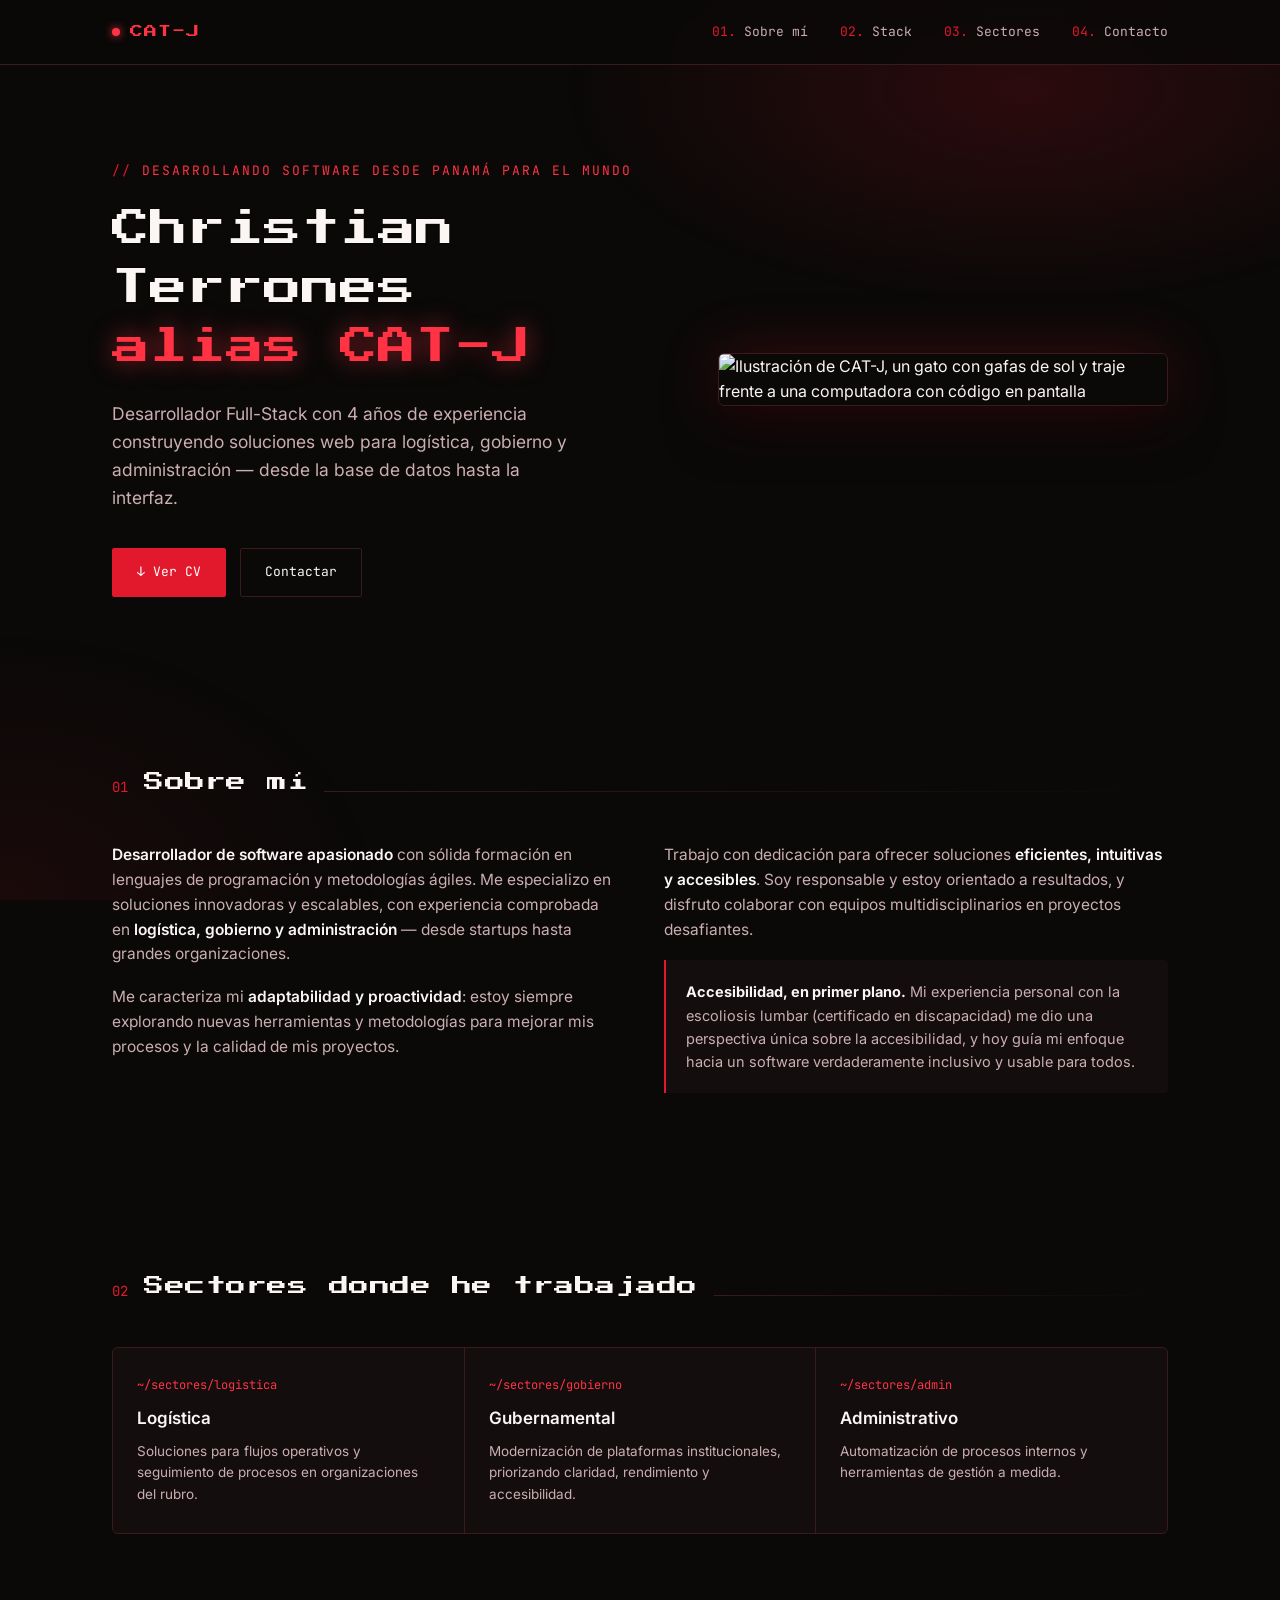
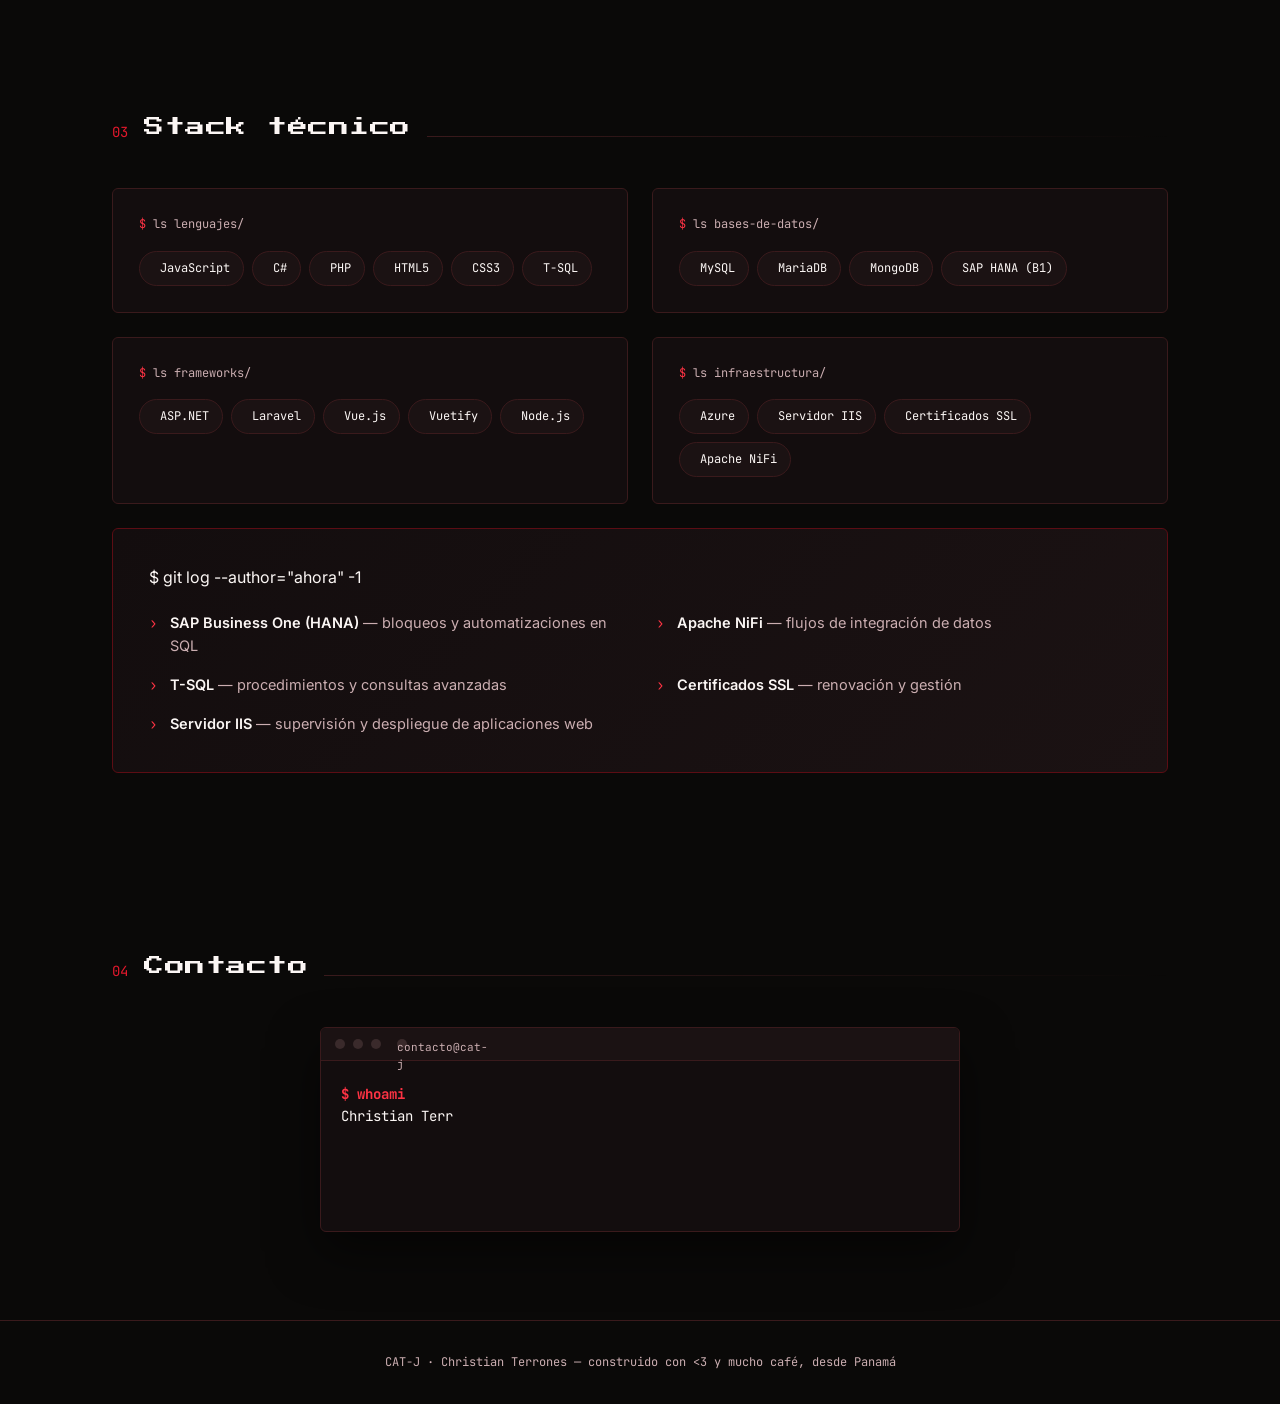
==== index.html @ 221dcb42 "Update experience years and add icons in index.html" ====
<!DOCTYPE html>
<html lang="es">
<head>
<meta charset="UTF-8">
<meta name="viewport" content="width=device-width, initial-scale=1.0">
<title>CAT-J — Christian Terrones · Full-Stack Developer</title>
<link rel="preconnect" href="https://fonts.googleapis.com">
<link rel="preconnect" href="https://fonts.gstatic.com" crossorigin>
<link href="https://fonts.googleapis.com/css2?family=Press+Start+2P&family=JetBrains+Mono:wght@400;500;700&family=Inter:wght@400;500;600&display=swap" rel="stylesheet">
<link rel="stylesheet" href="https://cdn.jsdelivr.net/npm/@mdi/font@7.4.47/css/materialdesignicons.min.css">
<link rel="stylesheet" href="https://cdn.jsdelivr.net/npm/@mdi/font@7.4.47/css/materialdesignicons.min.css">
<style>
  :root{
    --bg:#0a0908;
    --bg-panel:#130d0e;
    --bg-panel-2:#1b1213;
    --red:#e2182c;
    --red-bright:#ff3344;
    --red-deep:#5c0d14;
    --line:#3a1a1c;
    --text:#fbf6f4;
    --text-muted:#cbaeb1;
    --mono:'JetBrains Mono', monospace;
    --display:'Press Start 2P', 'JetBrains Mono', monospace;
    --body:'Inter', sans-serif;
  }

  *{box-sizing:border-box; margin:0; padding:0;}

  html{scroll-behavior:smooth;}

  body{
    background:var(--bg);
    color:var(--text);
    font-family:var(--body);
    line-height:1.6;
    overflow-x:hidden;
  }

  ::selection{background:var(--red); color:#fff;}

  a{color:inherit; text-decoration:none;}

  .glow-field{
    position:fixed;
    inset:0;
    z-index:-1;
    background:
      radial-gradient(ellipse 60% 40% at 80% 10%, rgba(226,24,44,0.16), transparent 60%),
      radial-gradient(ellipse 50% 50% at 0% 100%, rgba(226,24,44,0.08), transparent 60%);
    pointer-events:none;
  }

  .container{
    max-width:1120px;
    margin:0 auto;
    padding:0 32px;
  }

  /* NAV */
  nav{
    position:sticky;
    top:0;
    z-index:50;
    background:rgba(10,9,8,0.82);
    backdrop-filter:blur(10px);
    border-bottom:1px solid var(--line);
  }
  nav .container{
    display:flex;
    align-items:center;
    justify-content:space-between;
    height:64px;
  }
  .logo{
    font-family:var(--display);
    font-size:13px;
    letter-spacing:1px;
    color:var(--red-bright);
    display:flex;
    align-items:center;
    gap:10px;
  }
  .logo .dot{
    width:8px; height:8px; border-radius:50%;
    background:var(--red-bright);
    box-shadow:0 0 8px var(--red-bright);
  }
  .navlinks{
    display:flex;
    gap:32px;
    font-family:var(--mono);
    font-size:13px;
    color:var(--text-muted);
  }
  .navlinks a{transition:color .2s;}
  .navlinks a:hover{color:var(--red-bright);}
  .navlinks .num{color:var(--red);}

  /* HERO */
  .hero{
    padding:96px 0 80px;
    position:relative;
  }
  .hero-grid{
    display:grid;
    grid-template-columns:1.1fr 0.9fr;
    gap:56px;
    align-items:center;
  }
  .eyebrow{
    font-family:var(--mono);
    font-size:13px;
    color:var(--red-bright);
    letter-spacing:2px;
    text-transform:uppercase;
    margin-bottom:18px;
    display:flex;
    align-items:center;
    gap:10px;
  }
  .eyebrow::before{content:'//';color:var(--red);}
  h1.hero-title{
    font-family:var(--display);
    font-weight:400;
    font-size:clamp(22px, 3.6vw, 38px);
    line-height:1.55;
    letter-spacing:0px;
    margin-bottom:24px;
    text-shadow:0 0 2px rgba(0,0,0,0.9);
  }
  h1.hero-title span{
    color:var(--red-bright);
    text-shadow:0 0 24px rgba(255,51,68,0.6), 0 0 2px rgba(0,0,0,0.9);
  }
  .hero-sub{
    font-size:17.5px;
    color:var(--text-muted);
    max-width:460px;
    margin-bottom:36px;
  }
  .cta-row{display:flex; gap:14px; flex-wrap:wrap;}
  .btn{
    font-family:var(--mono);
    font-size:13px;
    padding:13px 24px;
    border-radius:2px;
    border:1px solid var(--line);
    transition:all .2s ease;
    display:inline-flex;
    align-items:center;
    gap:8px;
  }
  .btn-primary{
    background:var(--red);
    border-color:var(--red);
    color:#fff;
  }
  .btn-primary:hover{
    background:var(--red-bright);
    box-shadow:0 0 24px rgba(255,51,68,0.4);
    transform:translateY(-1px);
  }
  .btn-ghost{color:var(--text);}
  .btn-ghost:hover{border-color:var(--red); color:var(--red-bright);}

  .hero-art{
    position:relative;
  }
  .hero-art img{
    width:100%;
    border-radius:6px;
    border:1px solid var(--line);
    box-shadow:0 0 60px rgba(226,24,44,0.22), 0 20px 50px rgba(0,0,0,0.6);
    display:block;
  }

  /* TERMINAL */
  .terminal{
    background:var(--bg-panel);
    border:1px solid var(--line);
    border-radius:6px;
    overflow:hidden;
    box-shadow:0 20px 50px rgba(0,0,0,0.5);
  }
  .terminal-bar{
    display:flex;
    align-items:center;
    gap:8px;
    padding:11px 14px;
    background:var(--bg-panel-2);
    border-bottom:1px solid var(--line);
  }
  .terminal-bar span{
    width:10px; height:10px; border-radius:50%;
    background:#3a2a2b;
  }
  .terminal-bar .label{
    margin-left:8px;
    font-family:var(--mono);
    font-size:11px;
    color:var(--text-muted);
  }
  .terminal-body{
    padding:22px 20px;
    font-family:var(--mono);
    font-size:14px;
    color:var(--text);
    min-height:170px;
  }
  .terminal-body .prompt{color:var(--red-bright); font-weight:700;}
  .terminal-body .comment{color:var(--text-muted);}
  .cursor{
    display:inline-block;
    width:8px; height:15px;
    background:var(--red-bright);
    animation:blink 1s steps(1) infinite;
    vertical-align:middle;
  }
  @keyframes blink{50%{opacity:0;}}

  /* SECTION SHARED */
  section{padding:88px 0;}
  .section-head{
    display:flex;
    align-items:baseline;
    gap:16px;
    margin-bottom:44px;
  }
  .section-num{
    font-family:var(--mono);
    color:var(--red);
    font-size:14px;
  }
  h2{
    font-family:var(--display);
    font-weight:400;
    font-size:clamp(15px, 1.8vw, 20px);
    line-height:1.7;
    letter-spacing:0.5px;
  }
  .rule{
    flex:1;
    height:1px;
    background:linear-gradient(90deg, var(--line), transparent);
  }

  .reveal{
    opacity:0;
    transform:translateY(18px);
    transition:opacity .7s ease, transform .7s ease;
  }
  .reveal.in{opacity:1; transform:none;}

  /* ABOUT */
  .about-grid{
    display:grid;
    grid-template-columns:1fr 1fr;
    gap:48px;
  }
  .about-grid p{
    color:var(--text-muted);
    font-size:15.5px;
    margin-bottom:18px;
  }
  .about-grid p strong{color:var(--text); font-weight:600;}
  .access-note{
    margin-top:8px;
    padding:20px;
    background:var(--bg-panel);
    border-left:2px solid var(--red);
    border-radius:0 4px 4px 0;
    font-size:14.5px;
    color:var(--text-muted);
  }
  .access-note b{color:var(--text);}

  /* SECTORS */
  .sectors{
    display:grid;
    grid-template-columns:repeat(3, 1fr);
    gap:1px;
    background:var(--line);
    border:1px solid var(--line);
    border-radius:6px;
    overflow:hidden;
  }
  .sector{
    background:var(--bg-panel);
    padding:28px 24px;
  }
  .sector .path{
    font-family:var(--mono);
    font-size:12px;
    color:var(--red-bright);
    margin-bottom:10px;
  }
  .sector h3{
    font-family:var(--body);
    font-size:17px;
    font-weight:600;
    margin-bottom:8px;
  }
  .sector p{color:var(--text-muted); font-size:13.5px;}

  /* STACK */
  .stack-grid{
    display:grid;
    grid-template-columns:repeat(2, 1fr);
    gap:24px;
  }
  .stack-card{
    background:var(--bg-panel);
    border:1px solid var(--line);
    border-radius:6px;
    padding:26px;
    transition:border-color .2s;
  }
  .stack-card:hover{border-color:var(--red-deep);}
  .stack-card .cmd{
    font-family:var(--mono);
    font-size:12px;
    color:var(--text-muted);
    margin-bottom:16px;
  }
  .stack-card .cmd .p{color:var(--red-bright);}
  .pill-row{
    display:flex;
    flex-wrap:wrap;
    gap:8px;
  }
  .pill{
    font-family:var(--mono);
    font-size:12px;
    padding:7px 13px;
    border:1px solid var(--line);
    border-radius:20px;
    color:var(--text);
    background:var(--bg-panel-2);
    transition:all .2s;
    display:inline-flex;
    align-items:center;
    gap:7px;
  }
  .pill .mdi{
    font-size:15px;
    color:var(--red-bright);
    transition:color .2s;
  }
  .pill:hover{
    border-color:var(--red);
    color:var(--red-bright);
  }

  /* NOW */
  .now-panel{
    background:linear-gradient(135deg, var(--bg-panel), var(--bg-panel-2));
    border:1px solid var(--red-deep);
    border-radius:6px;
    padding:36px;
  }
  .now-list{
    display:grid;
    grid-template-columns:repeat(2, 1fr);
    gap:16px 32px;
    margin-top:20px;
  }
  .now-item{
    display:flex;
    align-items:flex-start;
    gap:12px;
    font-size:14.5px;
    color:var(--text-muted);
  }
  .now-item .mark{
    color:var(--red-bright);
    font-family:var(--mono);
    flex-shrink:0;
  }
  .now-item b{color:var(--text); font-weight:600;}

  /* CONTACT */
  .contact-terminal{max-width:640px; margin:0 auto;}
  .contact-line{
    display:flex;
    gap:10px;
    padding:6px 0;
    font-family:var(--mono);
    font-size:14px;
    flex-wrap:wrap;
  }
  .contact-line a{color:var(--red-bright); border-bottom:1px dotted var(--red-deep);}
  .contact-line a:hover{color:#fff; border-color:var(--red-bright);}

  footer{
    border-top:1px solid var(--line);
    padding:32px 0;
    text-align:center;
    font-family:var(--mono);
    font-size:12px;
    color:var(--text-muted);
  }

  @media (max-width:820px){
    .hero-grid, .about-grid{grid-template-columns:1fr;}
    .sectors{grid-template-columns:1fr;}
    .stack-grid{grid-template-columns:1fr;}
    .now-list{grid-template-columns:1fr;}
    .navlinks{display:none;}
  }

  @media (prefers-reduced-motion: reduce){
    *{animation:none !important; transition:none !important;}
    html{scroll-behavior:auto;}
  }
</style>
</head>
<body>

<div class="glow-field"></div>

<nav>
  <div class="container">
    <div class="logo"><span class="dot"></span>CAT-J</div>
    <div class="navlinks">
      <a href="#about"><span class="num">01.</span> Sobre mí</a>
      <a href="#stack"><span class="num">02.</span> Stack</a>
      <a href="#sectors"><span class="num">03.</span> Sectores</a>
      <a href="#contact"><span class="num">04.</span> Contacto</a>
    </div>
  </div>
</nav>

<header class="hero">
  <div class="container hero-grid">
    <div>
      <div class="eyebrow">Desarrollando software desde Panamá para el mundo</div>
      <h1 class="hero-title">Christian Terrones<br><span>alias CAT-J</span></h1>
      <p class="hero-sub">Desarrollador Full-Stack con 4 años de experiencia construyendo soluciones web para logística, gobierno y administración — desde la base de datos hasta la interfaz.</p>
      <div class="cta-row">
        <a class="btn btn-primary" href="https://1drv.ms/b/c/0abb35e51072064a/IQBKBnIQ5TW7IIAKhxQAAAAAAQjArbXjTrjPe3rtPJTdrUo?e=YEUjSz">↓ Ver CV</a>
        <a class="btn btn-ghost" href="#contact">Contactar</a>
      </div>
    </div>
    <div class="hero-art">
      <img src="https://raw.githubusercontent.com/CATJ-22/CATJ-22/main/CAT-JGithub.gif" alt="Ilustración de CAT-J, un gato con gafas de sol y traje frente a una computadora con código en pantalla">
    </div>
  </div>
</header>

<section id="about">
  <div class="container">
    <div class="section-head">
      <span class="section-num">01</span>
      <h2>Sobre mí</h2>
      <div class="rule"></div>
    </div>

    <div class="about-grid">
      <div>
        <p><strong>Desarrollador de software apasionado</strong> con sólida formación en lenguajes de programación y metodologías ágiles. Me especializo en soluciones innovadoras y escalables, con experiencia comprobada en <strong>logística, gobierno y administración</strong> — desde startups hasta grandes organizaciones.</p>
        <p>Me caracteriza mi <strong>adaptabilidad y proactividad</strong>: estoy siempre explorando nuevas herramientas y metodologías para mejorar mis procesos y la calidad de mis proyectos.</p>
      </div>
      <div>
        <p>Trabajo con dedicación para ofrecer soluciones <strong>eficientes, intuitivas y accesibles</strong>. Soy responsable y estoy orientado a resultados, y disfruto colaborar con equipos multidisciplinarios en proyectos desafiantes.</p>
        <div class="access-note">
          <b>Accesibilidad, en primer plano.</b> Mi experiencia personal con la escoliosis lumbar (certificado en discapacidad) me dio una perspectiva única sobre la accesibilidad, y hoy guía mi enfoque hacia un software verdaderamente inclusivo y usable para todos.
        </div>
      </div>
    </div>
  </div>
</section>

<section id="sectors">
  <div class="container">
    <div class="section-head">
      <span class="section-num">02</span>
      <h2>Sectores donde he trabajado</h2>
      <div class="rule"></div>
    </div>
    <div class="sectors">
      <div class="sector reveal">
        <div class="path">~/sectores/logistica</div>
        <h3>Logística</h3>
        <p>Soluciones para flujos operativos y seguimiento de procesos en organizaciones del rubro.</p>
      </div>
      <div class="sector reveal">
        <div class="path">~/sectores/gobierno</div>
        <h3>Gubernamental</h3>
        <p>Modernización de plataformas institucionales, priorizando claridad, rendimiento y accesibilidad.</p>
      </div>
      <div class="sector reveal">
        <div class="path">~/sectores/admin</div>
        <h3>Administrativo</h3>
        <p>Automatización de procesos internos y herramientas de gestión a medida.</p>
      </div>
    </div>
  </div>
</section>

<section id="stack">
  <div class="container">
    <div class="section-head">
      <span class="section-num">03</span>
      <h2>Stack técnico</h2>
      <div class="rule"></div>
    </div>

    <div class="stack-grid">
      <div class="stack-card reveal">
        <div class="cmd"><span class="p">$</span> ls lenguajes/</div>
        <div class="pill-row">
          <span class="pill"><span class="mdi mdi-language-javascript"></span>JavaScript</span>
          <span class="pill"><span class="mdi mdi-language-csharp"></span>C#</span>
          <span class="pill"><span class="mdi mdi-language-php"></span>PHP</span>
          <span class="pill"><span class="mdi mdi-language-html5"></span>HTML5</span>
          <span class="pill"><span class="mdi mdi-language-css3"></span>CSS3</span>
          <span class="pill"><span class="mdi mdi-database-search"></span>T-SQL</span>
        </div>
      </div>
      <div class="stack-card reveal">
        <div class="cmd"><span class="p">$</span> ls bases-de-datos/</div>
        <div class="pill-row">
          <span class="pill"><span class="mdi mdi-database"></span>MySQL</span>
          <span class="pill"><span class="mdi mdi-database-outline"></span>MariaDB</span>
          <span class="pill"><span class="mdi mdi-database-marker-outline"></span>MongoDB</span>
          <span class="pill"><span class="mdi mdi-database-lock-outline"></span>SAP HANA (B1)</span>
        </div>
      </div>
      <div class="stack-card reveal">
        <div class="cmd"><span class="p">$</span> ls frameworks/</div>
        <div class="pill-row">
          <span class="pill"><span class="mdi mdi-microsoft"></span>ASP.NET</span>
          <span class="pill"><span class="mdi mdi-laravel"></span>Laravel</span>
          <span class="pill"><span class="mdi mdi-vuejs"></span>Vue.js</span>
          <span class="pill"><span class="mdi mdi-vuetify"></span>Vuetify</span>
          <span class="pill"><span class="mdi mdi-nodejs"></span>Node.js</span>
        </div>
      </div>
      <div class="stack-card reveal">
        <div class="cmd"><span class="p">$</span> ls infraestructura/</div>
        <div class="pill-row">
          <span class="pill"><span class="mdi mdi-microsoft-azure"></span>Azure</span>
          <span class="pill"><span class="mdi mdi-server-network"></span>Servidor IIS</span>
          <span class="pill"><span class="mdi mdi-shield-lock-outline"></span>Certificados SSL</span>
          <span class="pill"><span class="mdi mdi-transit-connection-variant"></span>Apache NiFi</span>
        </div>
      </div>
    </div>

    <div class="now-panel reveal" style="margin-top:24px;">
      <div class="cmd"><span class="p">$</span> git log --author="ahora" -1</div>
      <div class="now-list">
        <div class="now-item"><span class="mark">›</span> <span><b>SAP Business One (HANA)</b> — bloqueos y automatizaciones en SQL</span></div>
        <div class="now-item"><span class="mark">›</span> <span><b>Apache NiFi</b> — flujos de integración de datos</span></div>
        <div class="now-item"><span class="mark">›</span> <span><b>T-SQL</b> — procedimientos y consultas avanzadas</span></div>
        <div class="now-item"><span class="mark">›</span> <span><b>Certificados SSL</b> — renovación y gestión</span></div>
        <div class="now-item"><span class="mark">›</span> <span><b>Servidor IIS</b> — supervisión y despliegue de aplicaciones web</span></div>
      </div>
    </div>
  </div>
</section>

<section id="contact">
  <div class="container">
    <div class="section-head">
      <span class="section-num">04</span>
      <h2>Contacto</h2>
      <div class="rule"></div>
    </div>

    <div class="terminal contact-terminal">
      <div class="terminal-bar">
        <span></span><span></span><span></span>
        <span class="label">contacto@cat-j</span>
      </div>
      <div class="terminal-body" id="typedBody"></div>
    </div>
  </div>
</section>

<footer>
  <div class="container">
    CAT-J · Christian Terrones — construido con &lt;3 y mucho café, desde Panamá
  </div>
</footer>

<script>
  // Reveal on scroll
  const revealEls = document.querySelectorAll('.reveal');
  const io = new IntersectionObserver((entries) => {
    entries.forEach(e => { if(e.isIntersecting){ e.target.classList.add('in'); io.unobserve(e.target); } });
  }, {threshold:0.15});
  revealEls.forEach(el => io.observe(el));

  // Typewriter terminal in contact section
  const lines = [
    { text: '$ whoami', cls: 'prompt' },
    { text: 'Christian Terrones — Desarrollador Full-Stack', cls: '' },
    { text: '', cls:'' },
    { text: '$ cat contacto.txt', cls: 'prompt' },
    { html: 'email    ➜ <a href="mailto:Christian.terrones22@outlook.com">Christian.terrones22@outlook.com</a>' },
    { html: 'linkedin ➜ <a href="https://www.linkedin.com/in/catj-22" target="_blank" rel="noopener">linkedin.com/in/catj-22</a>' },
    { html: 'discord  ➜ <a href="https://discord.com/users/.catj22" target="_blank" rel="noopener">.catj22</a>' },
    { text: '', cls:'' },
    { text: '# respuesta en 1–2 días hábiles', cls: 'comment' },
  ];

  const body = document.getElementById('typedBody');
  const prefersReduced = window.matchMedia('(prefers-reduced-motion: reduce)').matches;

  function renderStatic(){
    lines.forEach(l => {
      const div = document.createElement('div');
      if(l.html){ div.innerHTML = l.html; }
      else { div.textContent = l.text; if(l.cls) div.className = l.cls; }
      body.appendChild(div);
    });
  }

  function typeLines(){
    let i = 0;
    function nextLine(){
      if(i >= lines.length) return;
      const l = lines[i];
      const div = document.createElement('div');
      if(l.cls) div.className = l.cls;
      body.appendChild(div);

      if(l.html){
        div.innerHTML = l.html;
        i++;
        setTimeout(nextLine, 140);
        return;
      }

      const text = l.text;
      let c = 0;
      const speed = 18;
      function typeChar(){
        div.textContent = text.slice(0, c);
        c++;
        if(c <= text.length){
          setTimeout(typeChar, speed);
        } else {
          i++;
          setTimeout(nextLine, 160);
        }
      }
      typeChar();
    }
    nextLine();
  }

  const contactSection = document.getElementById('contact');
  let started = false;
  const startIO = new IntersectionObserver((entries) => {
    entries.forEach(e => {
      if(e.isIntersecting && !started){
        started = true;
        if(prefersReduced){ renderStatic(); } else { typeLines(); }
      }
    });
  }, {threshold:0.3});
  startIO.observe(contactSection);
</script>

</body>
</html>
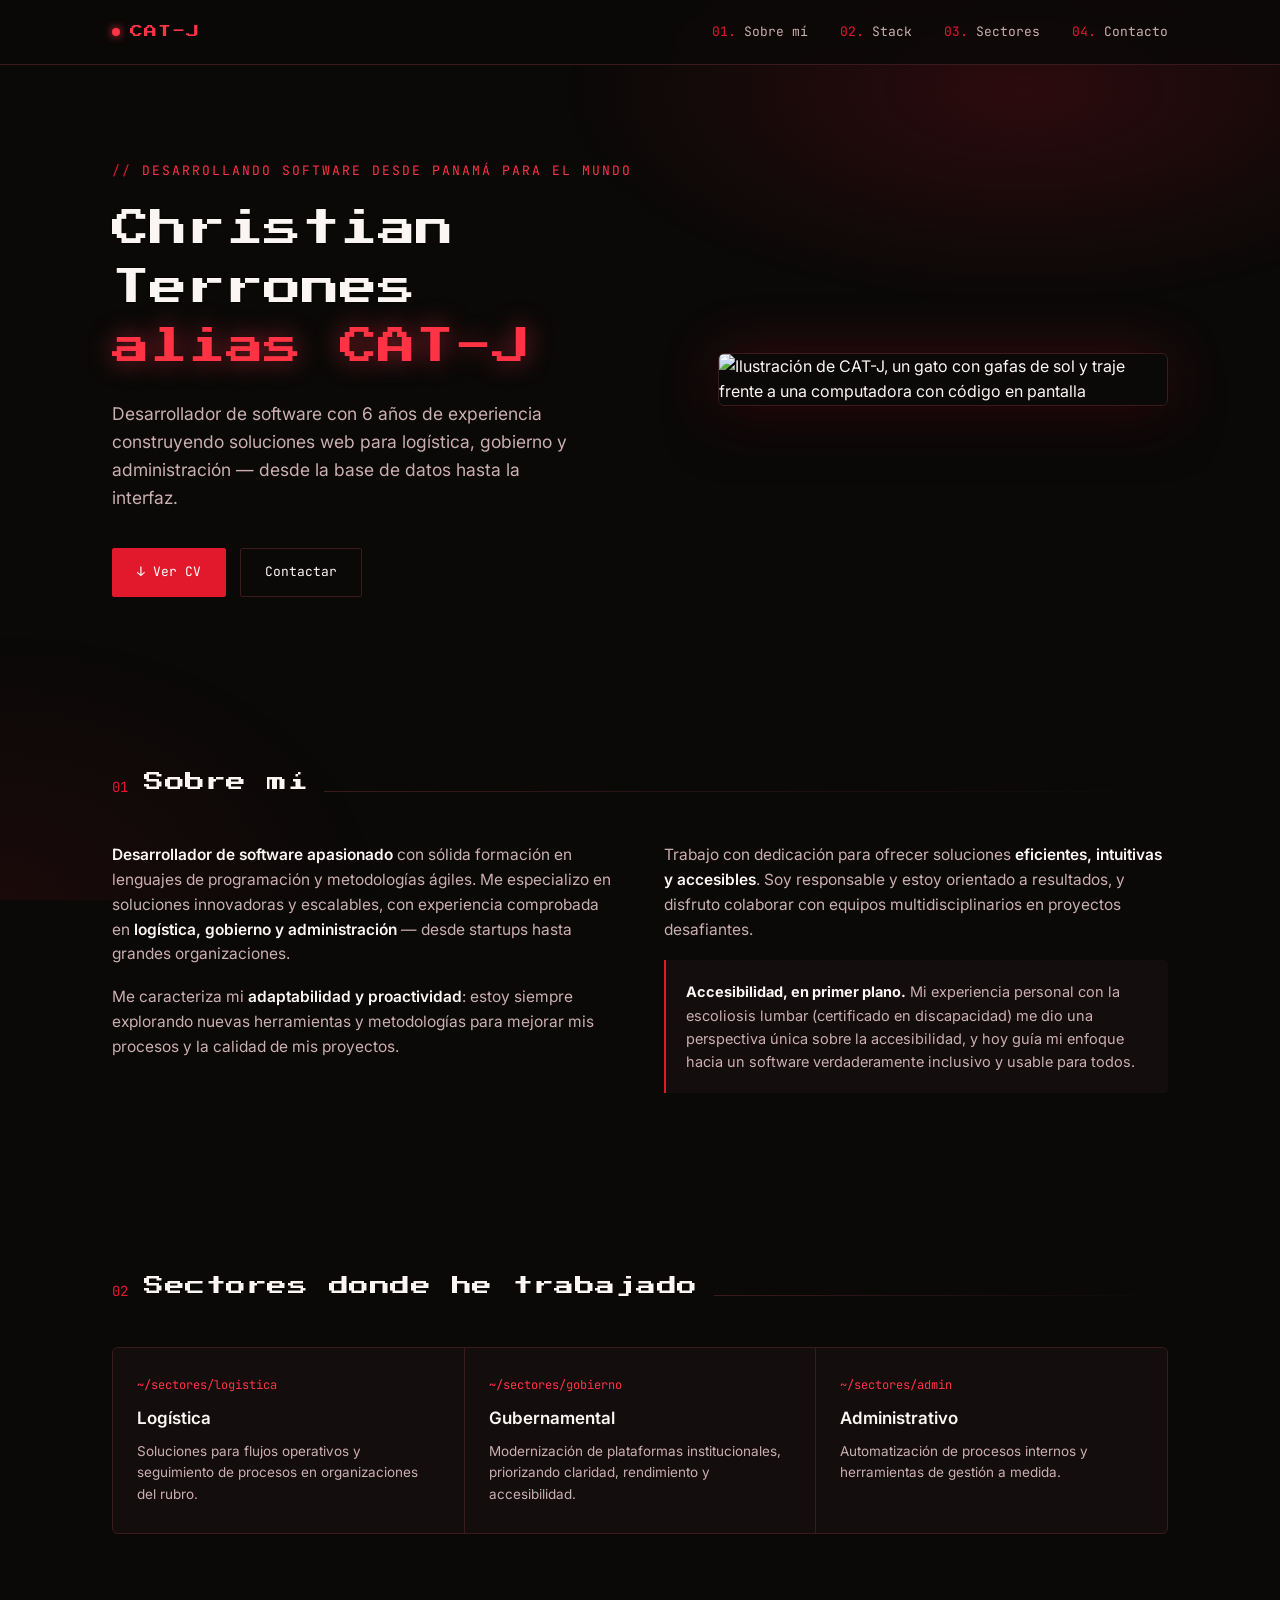
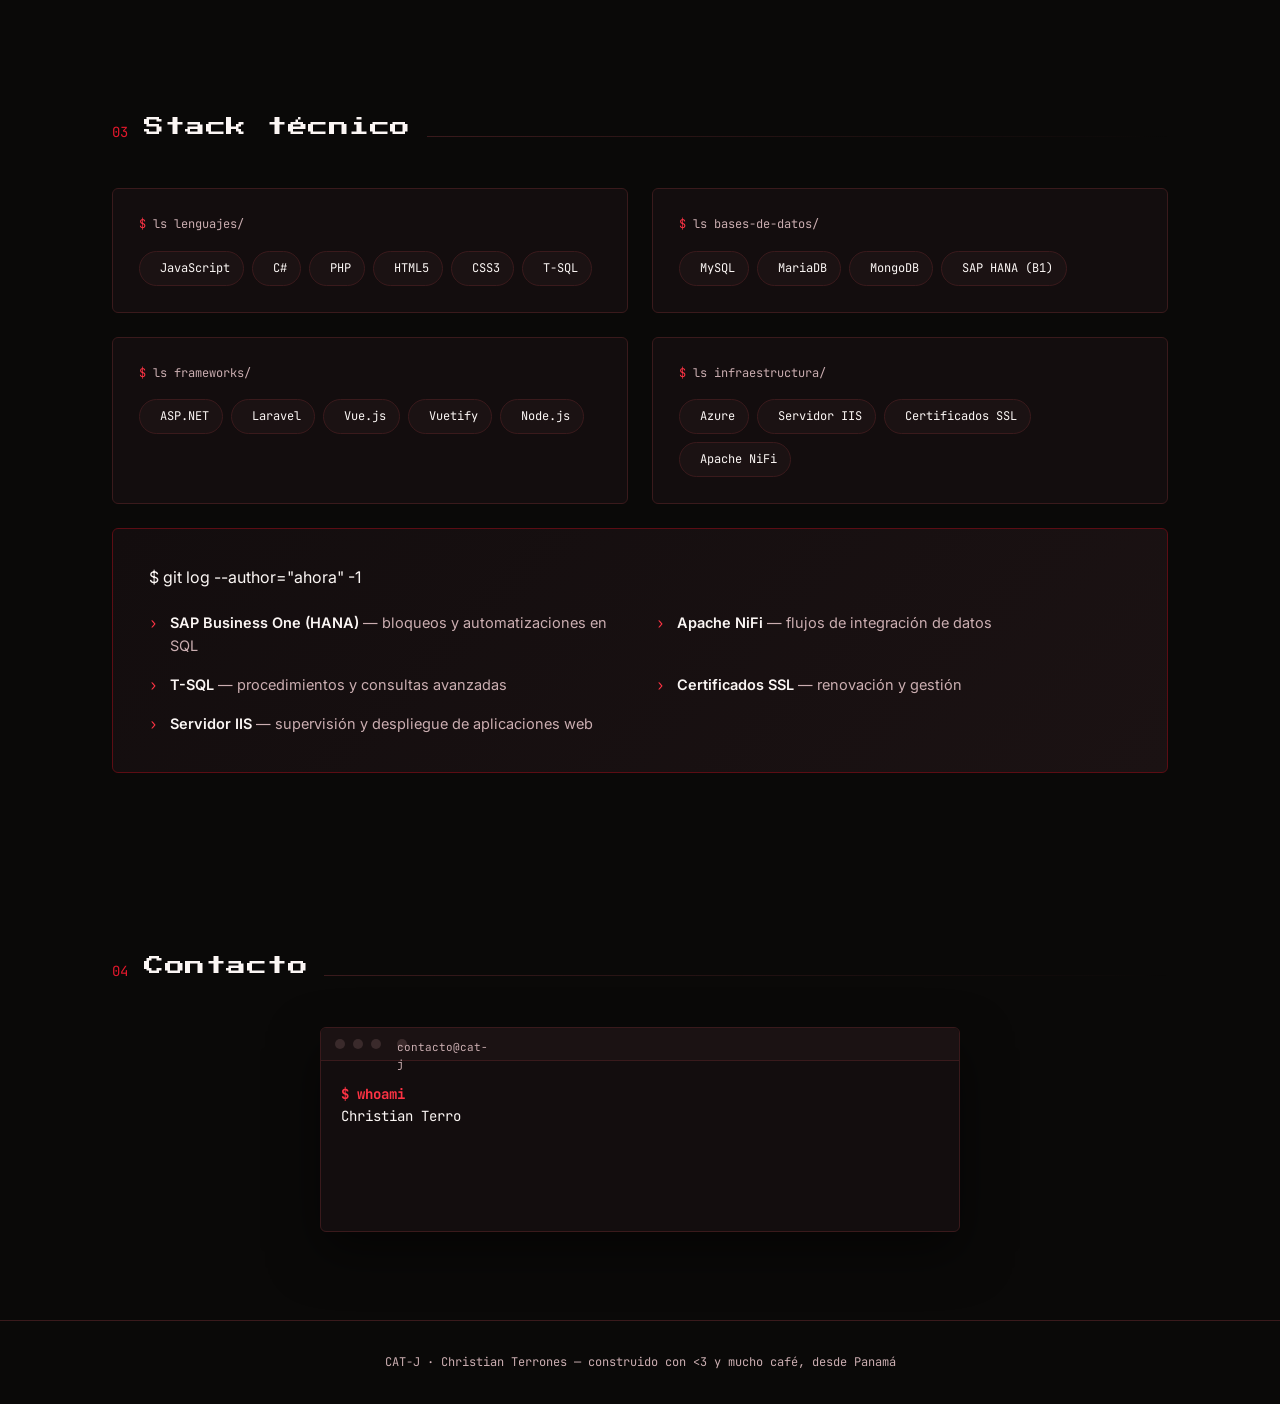
==== commit d3003308: "Update developer title and experience description" ====
--- a/index.html
+++ b/index.html
@@ -3,7 +3,7 @@
 <head>
 <meta charset="UTF-8">
 <meta name="viewport" content="width=device-width, initial-scale=1.0">
-<title>CAT-J — Christian Terrones · Full-Stack Developer</title>
+<title>CAT-J — Christian Terrones · Software Developer</title>
 <link rel="preconnect" href="https://fonts.googleapis.com">
 <link rel="preconnect" href="https://fonts.gstatic.com" crossorigin>
 <link href="https://fonts.googleapis.com/css2?family=Press+Start+2P&family=JetBrains+Mono:wght@400;500;700&family=Inter:wght@400;500;600&display=swap" rel="stylesheet">
@@ -436,7 +436,7 @@
     <div>
       <div class="eyebrow">Desarrollando software desde Panamá para el mundo</div>
       <h1 class="hero-title">Christian Terrones<br><span>alias CAT-J</span></h1>
-      <p class="hero-sub">Desarrollador Full-Stack con 4 años de experiencia construyendo soluciones web para logística, gobierno y administración — desde la base de datos hasta la interfaz.</p>
+      <p class="hero-sub">Desarrollador de software con 6 años de experiencia construyendo soluciones web para logística, gobierno y administración — desde la base de datos hasta la interfaz.</p>
       <div class="cta-row">
         <a class="btn btn-primary" href="https://1drv.ms/b/c/0abb35e51072064a/IQBKBnIQ5TW7IIAKhxQAAAAAAQjArbXjTrjPe3rtPJTdrUo?e=YEUjSz">↓ Ver CV</a>
         <a class="btn btn-ghost" href="#contact">Contactar</a>
@@ -596,7 +596,7 @@
   // Typewriter terminal in contact section
   const lines = [
     { text: '$ whoami', cls: 'prompt' },
-    { text: 'Christian Terrones — Desarrollador Full-Stack', cls: '' },
+    { text: 'Christian Terrones — Desarrollador De Software', cls: '' },
     { text: '', cls:'' },
     { text: '$ cat contacto.txt', cls: 'prompt' },
     { html: 'email    ➜ <a href="mailto:Christian.terrones22@outlook.com">Christian.terrones22@outlook.com</a>' },
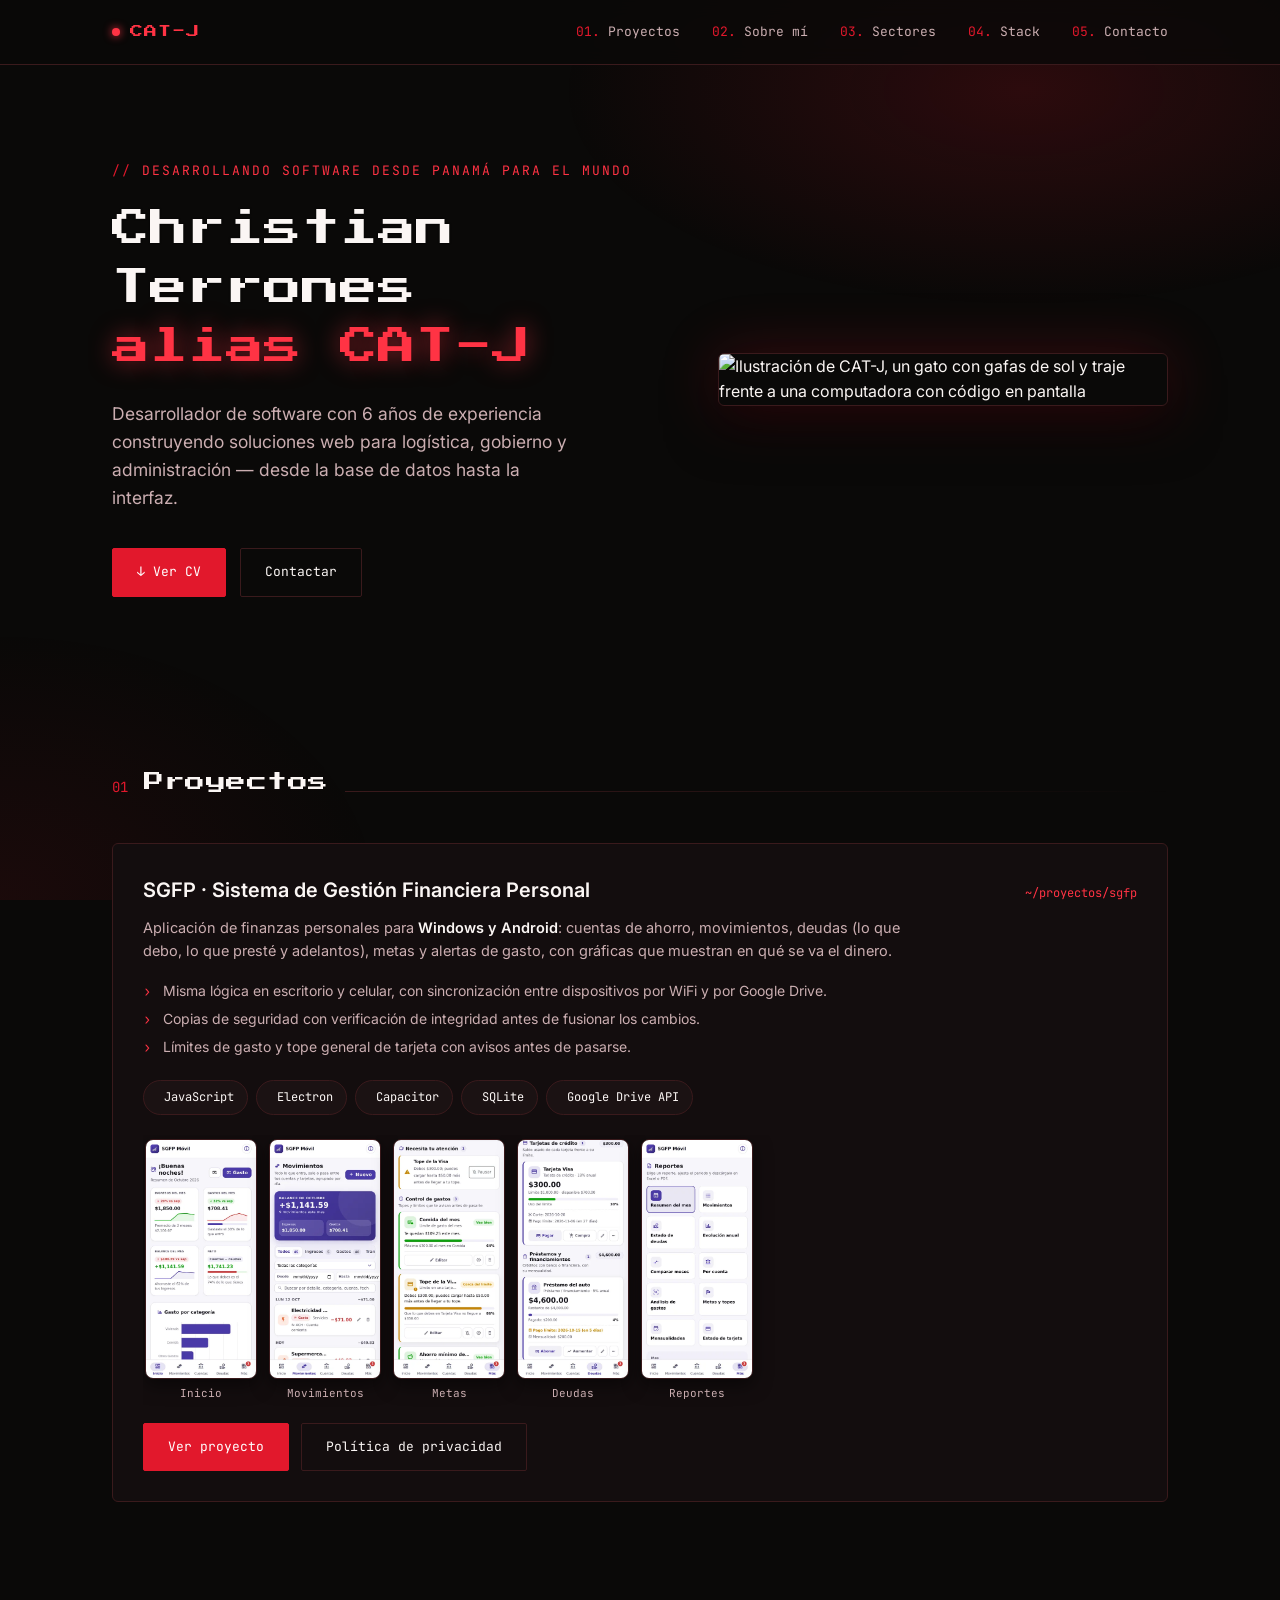
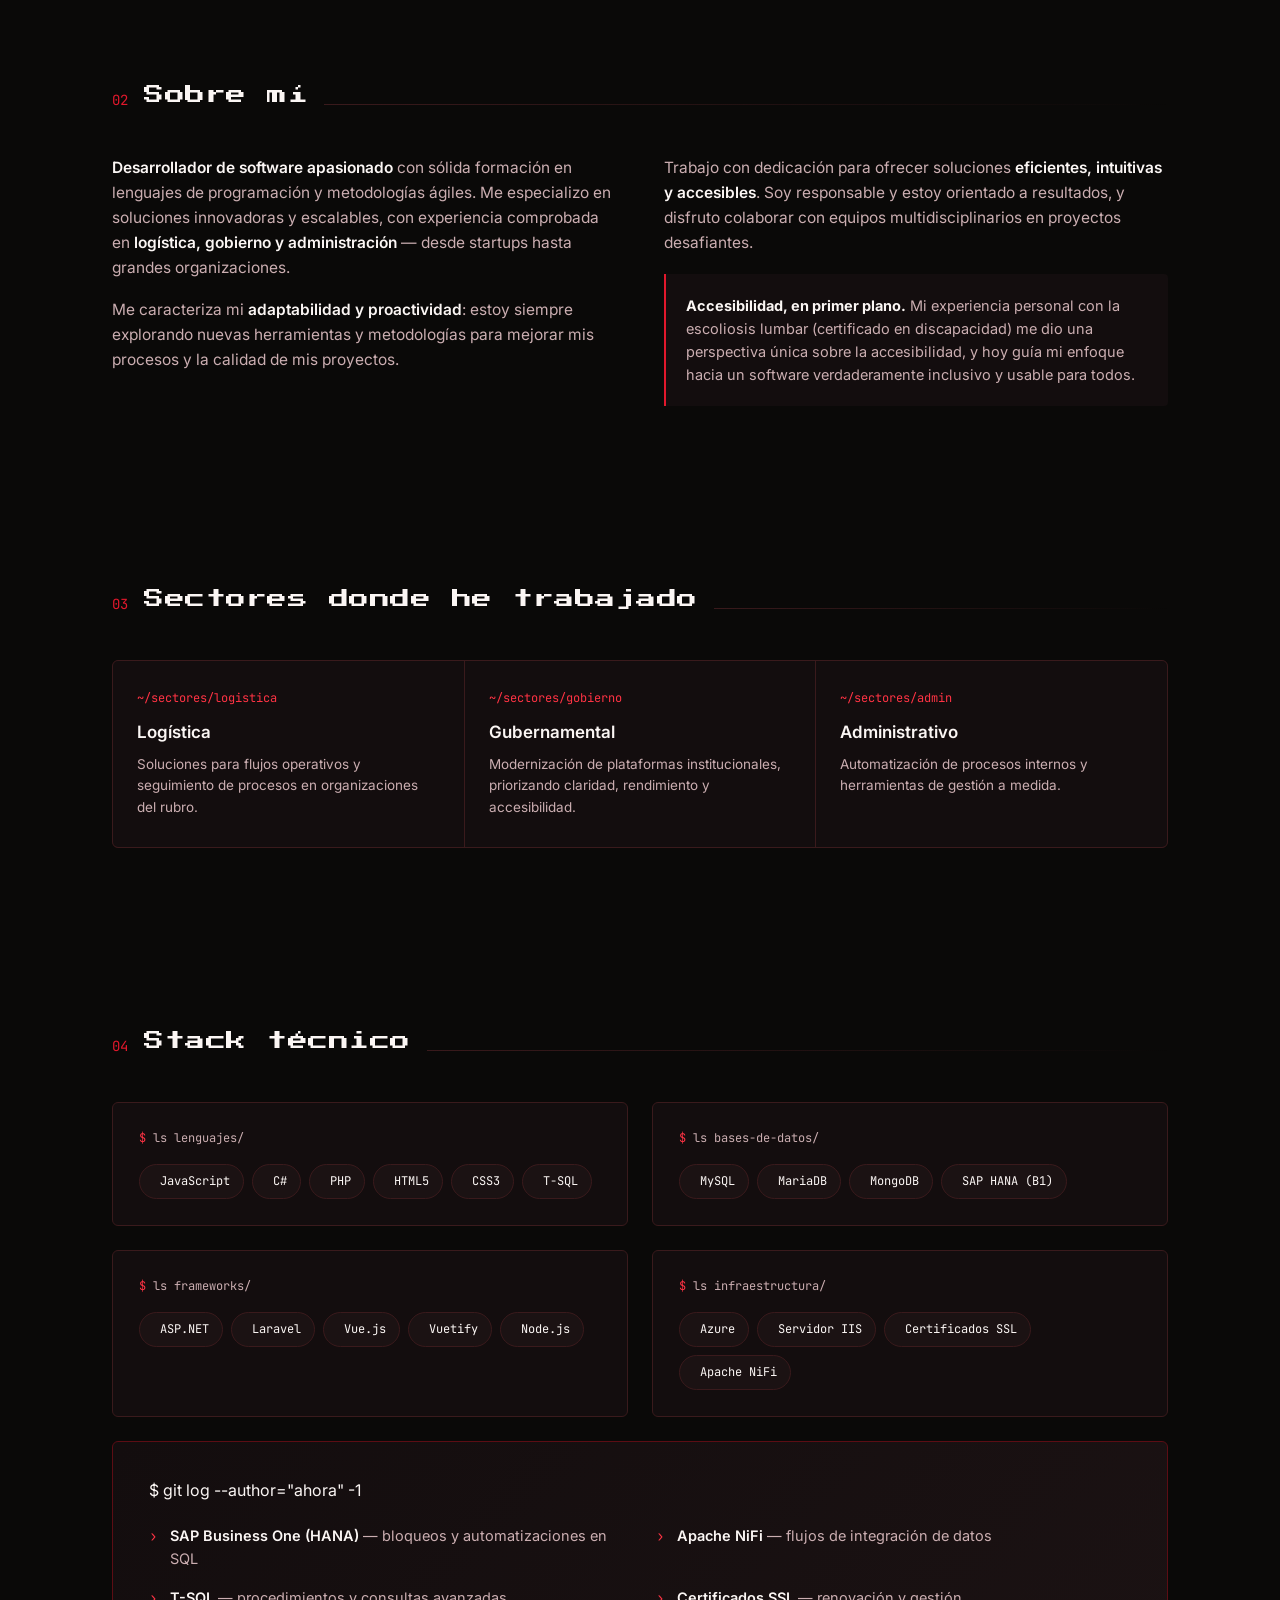
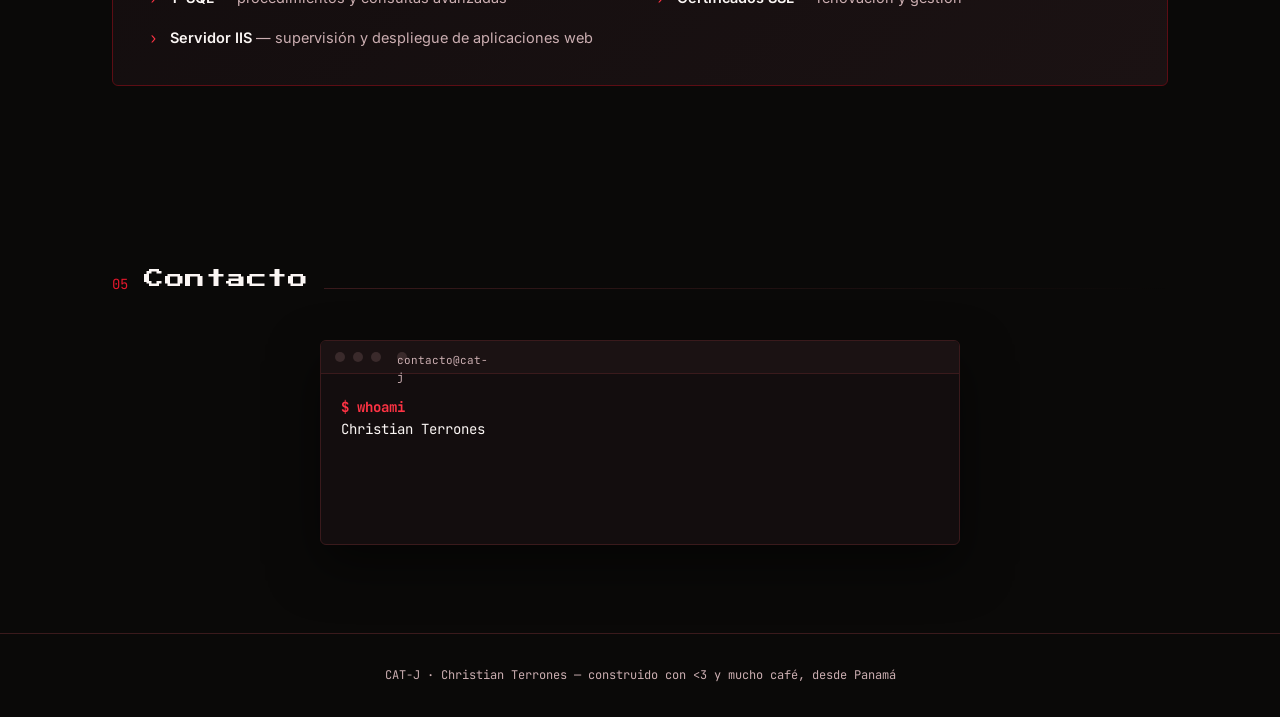
==== commit c22103d3: "Add SGFP project showcase and privacy pages This commit adds a new Projects section to the homepage " ====
--- a/index.html
+++ b/index.html
@@ -413,6 +413,24 @@
     *{animation:none !important; transition:none !important;}
     html{scroll-behavior:auto;}
   }
+  /* PROYECTOS */
+  .project{background:var(--bg-panel); border:1px solid var(--line); border-radius:6px; padding:30px; transition:border-color .2s;}
+  .project:hover{border-color:var(--red-deep);}
+  .project-top{display:flex; align-items:baseline; justify-content:space-between; gap:16px; flex-wrap:wrap; margin-bottom:10px;}
+  .project h3{font-family:var(--body); font-size:20px; font-weight:600;}
+  .project .path{font-family:var(--mono); font-size:12px; color:var(--red-bright);}
+  .project p{color:var(--text-muted); font-size:14.5px; margin-bottom:14px; max-width:760px;}
+  .project p strong{color:var(--text); font-weight:600;}
+  .project-list{list-style:none; margin:0 0 18px;}
+  .project-list li{display:flex; gap:12px; font-size:14px; color:var(--text-muted); padding:3px 0;}
+  .project-list li::before{content:'\203A'; color:var(--red-bright); font-family:var(--mono);}
+  .project .pill-row{margin:16px 0 20px;}
+  .shots{display:flex; gap:12px; overflow-x:auto; padding:4px 2px 14px; margin-bottom:6px;}
+  .shots figure{margin:0; flex:0 0 auto; text-align:center;}
+  .shots img{display:block; width:112px; height:auto; border-radius:8px; border:1px solid var(--line); box-shadow:0 6px 18px rgba(0,0,0,0.5); transition:border-color .2s, transform .2s;}
+  .shots a:hover img{border-color:var(--red); transform:translateY(-2px);}
+  .shots figcaption{font-family:var(--mono); font-size:11px; color:var(--text-muted); margin-top:6px;}
+  .project-links{display:flex; gap:12px; flex-wrap:wrap;}
 </style>
 </head>
 <body>
@@ -423,10 +441,11 @@
   <div class="container">
     <div class="logo"><span class="dot"></span>CAT-J</div>
     <div class="navlinks">
-      <a href="#about"><span class="num">01.</span> Sobre mí</a>
-      <a href="#stack"><span class="num">02.</span> Stack</a>
+      <a href="#projects"><span class="num">01.</span> Proyectos</a>
+      <a href="#about"><span class="num">02.</span> Sobre mí</a>
       <a href="#sectors"><span class="num">03.</span> Sectores</a>
-      <a href="#contact"><span class="num">04.</span> Contacto</a>
+      <a href="#stack"><span class="num">04.</span> Stack</a>
+      <a href="#contact"><span class="num">05.</span> Contacto</a>
     </div>
   </div>
 </nav>
@@ -448,10 +467,51 @@
   </div>
 </header>
 
+<section id="projects">
+  <div class="container">
+    <div class="section-head">
+      <span class="section-num">01</span>
+      <h2>Proyectos</h2>
+      <div class="rule"></div>
+    </div>
+
+    <article class="project reveal">
+      <div class="project-top">
+        <h3>SGFP · Sistema de Gestión Financiera Personal</h3>
+        <span class="path">~/proyectos/sgfp</span>
+      </div>
+      <p>Aplicación de finanzas personales para <strong>Windows y Android</strong>: cuentas de ahorro, movimientos, deudas (lo que debo, lo que presté y adelantos), metas y alertas de gasto, con gráficas que muestran en qué se va el dinero.</p>
+      <ul class="project-list">
+        <li>Misma lógica en escritorio y celular, con sincronización entre dispositivos por WiFi y por Google Drive.</li>
+        <li>Copias de seguridad con verificación de integridad antes de fusionar los cambios.</li>
+        <li>Límites de gasto y tope general de tarjeta con avisos antes de pasarse.</li>
+      </ul>
+      <div class="pill-row">
+        <span class="pill"><span class="mdi mdi-language-javascript"></span>JavaScript</span>
+        <span class="pill"><span class="mdi mdi-desktop-classic"></span>Electron</span>
+        <span class="pill"><span class="mdi mdi-android"></span>Capacitor</span>
+        <span class="pill"><span class="mdi mdi-database"></span>SQLite</span>
+        <span class="pill"><span class="mdi mdi-google-drive"></span>Google Drive API</span>
+      </div>
+      <div class="shots">
+        <figure><a href="sgfp/img/sgfp-inicio.webp" target="_blank" rel="noopener"><img src="sgfp/img/sgfp-inicio.webp" width="360" height="779" loading="lazy" alt="Pantalla de inicio de SGFP con ingresos, gastos y balance del mes"></a><figcaption>Inicio</figcaption></figure>
+        <figure><a href="sgfp/img/sgfp-movimientos.webp" target="_blank" rel="noopener"><img src="sgfp/img/sgfp-movimientos.webp" width="360" height="779" loading="lazy" alt="Lista de movimientos agrupados por día"></a><figcaption>Movimientos</figcaption></figure>
+        <figure><a href="sgfp/img/sgfp-metas.webp" target="_blank" rel="noopener"><img src="sgfp/img/sgfp-metas.webp" width="360" height="779" loading="lazy" alt="Metas y alertas de gasto con barras de progreso"></a><figcaption>Metas</figcaption></figure>
+        <figure><a href="sgfp/img/sgfp-deudas.webp" target="_blank" rel="noopener"><img src="sgfp/img/sgfp-deudas.webp" width="360" height="779" loading="lazy" alt="Tarjeta de crédito con su límite y crédito disponible"></a><figcaption>Deudas</figcaption></figure>
+        <figure><a href="sgfp/img/sgfp-reportes.webp" target="_blank" rel="noopener"><img src="sgfp/img/sgfp-reportes.webp" width="360" height="779" loading="lazy" alt="Reportes y gráficas de gastos"></a><figcaption>Reportes</figcaption></figure>
+      </div>
+      <div class="project-links">
+        <a class="btn btn-primary" href="sgfp/">Ver proyecto</a>
+        <a class="btn btn-ghost" href="sgfp/privacidad.html">Política de privacidad</a>
+      </div>
+    </article>
+  </div>
+</section>
+
 <section id="about">
   <div class="container">
     <div class="section-head">
-      <span class="section-num">01</span>
+      <span class="section-num">02</span>
       <h2>Sobre mí</h2>
       <div class="rule"></div>
     </div>
@@ -474,7 +534,7 @@
 <section id="sectors">
   <div class="container">
     <div class="section-head">
-      <span class="section-num">02</span>
+      <span class="section-num">03</span>
       <h2>Sectores donde he trabajado</h2>
       <div class="rule"></div>
     </div>
@@ -501,7 +561,7 @@
 <section id="stack">
   <div class="container">
     <div class="section-head">
-      <span class="section-num">03</span>
+      <span class="section-num">04</span>
       <h2>Stack técnico</h2>
       <div class="rule"></div>
     </div>
@@ -564,7 +624,7 @@
 <section id="contact">
   <div class="container">
     <div class="section-head">
-      <span class="section-num">04</span>
+      <span class="section-num">05</span>
       <h2>Contacto</h2>
       <div class="rule"></div>
     </div>
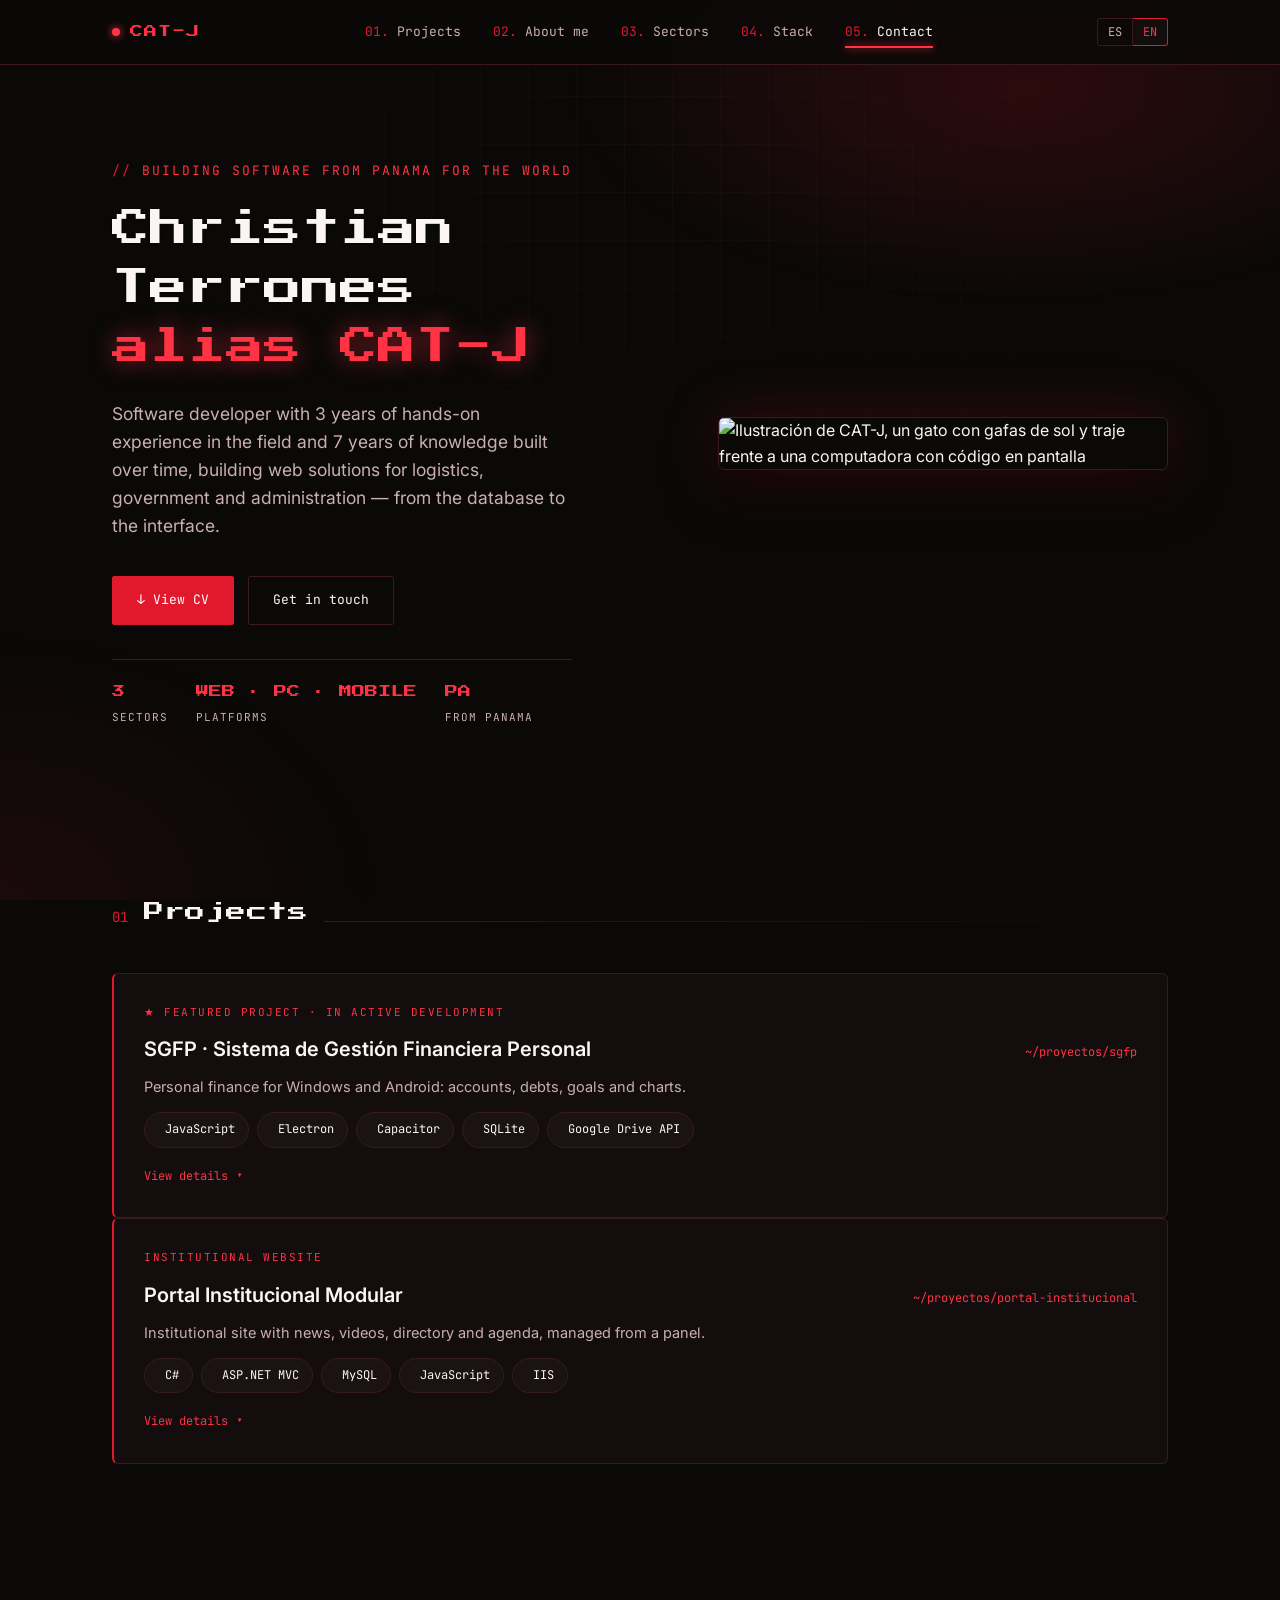
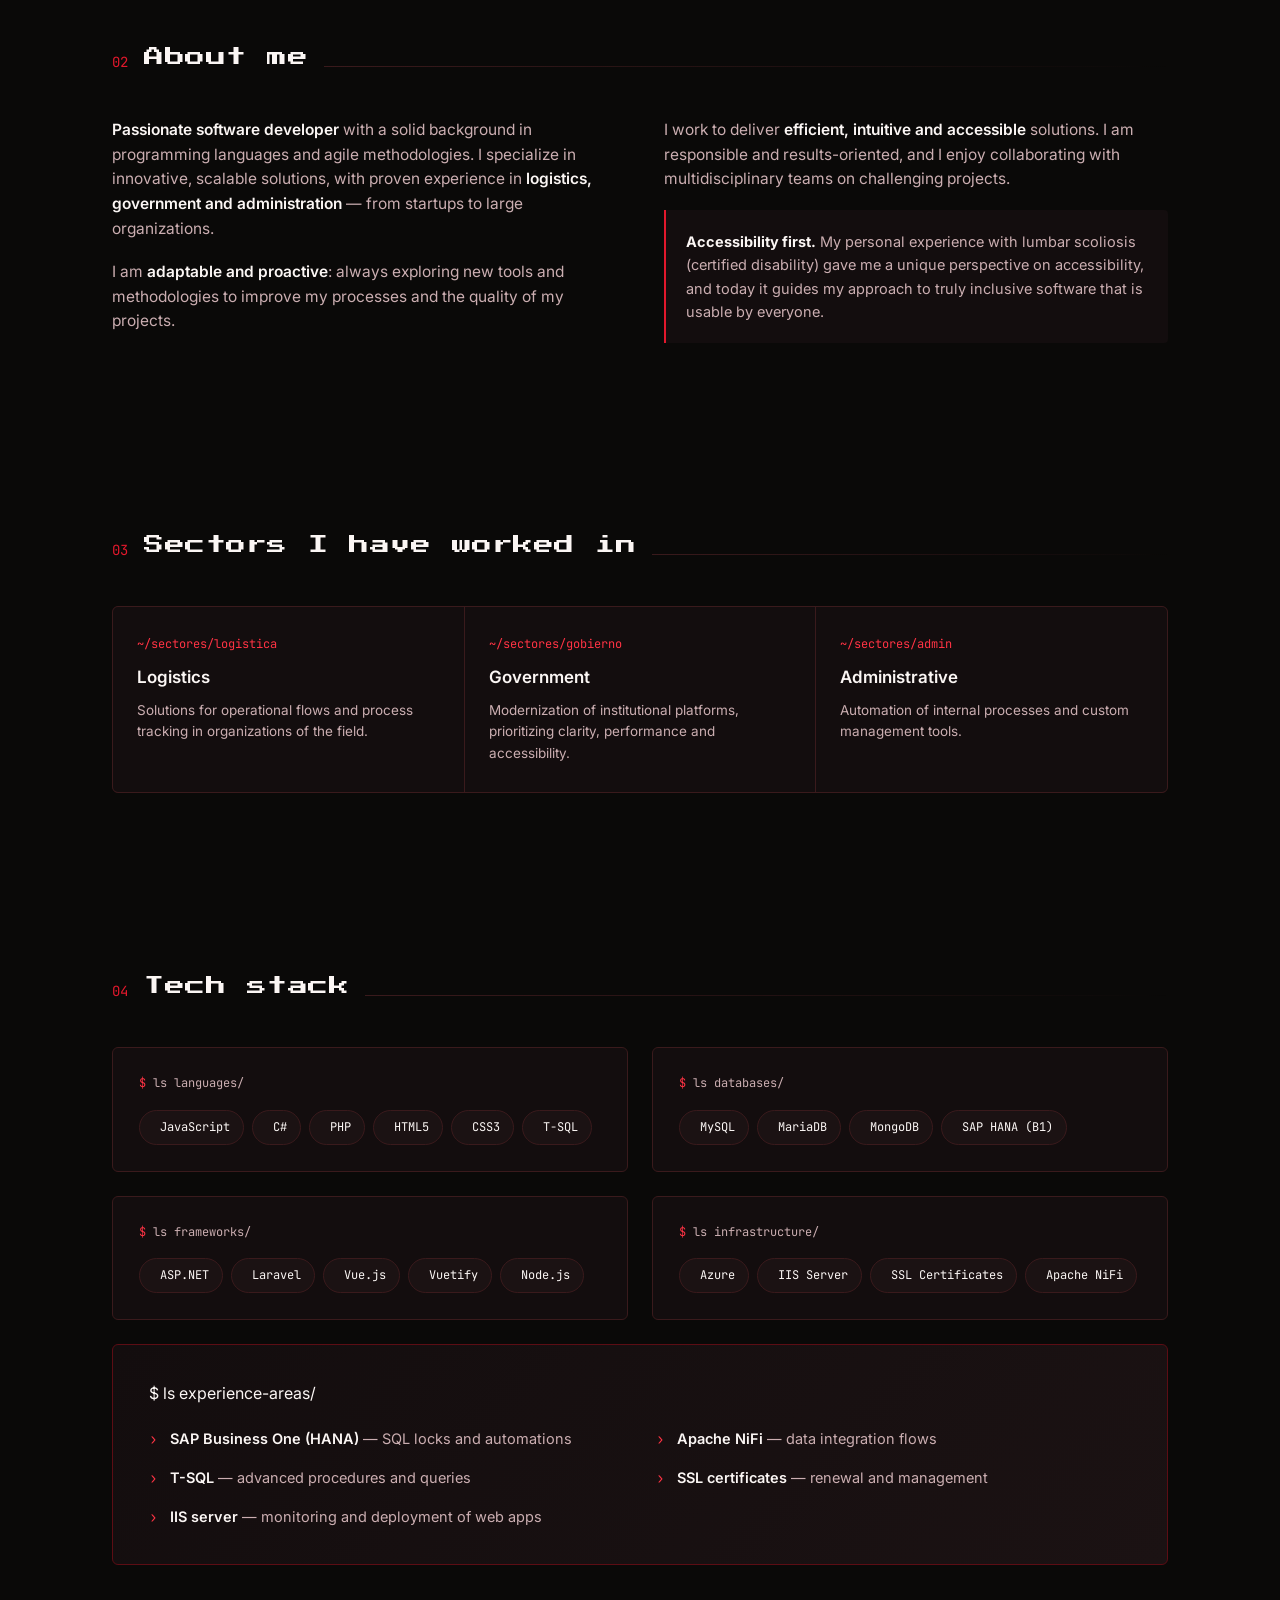
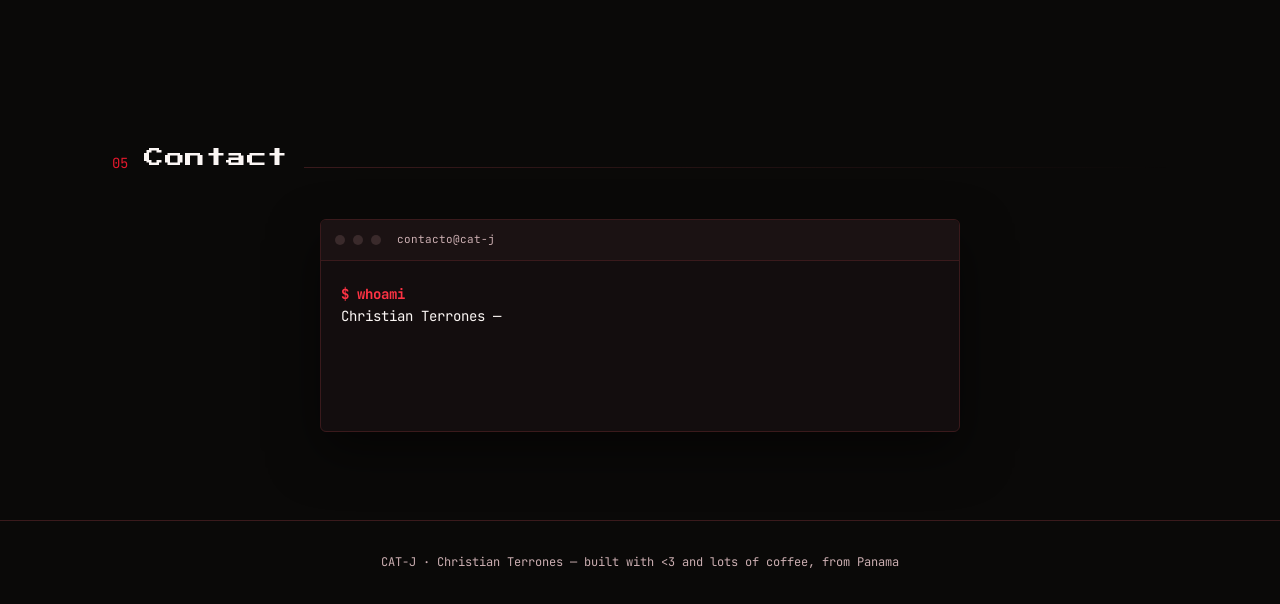
==== commit 5d379c7a: "Refresh portfolio and project microsites Redesign the main portfolio and SGFP/portal microsites with" ====
--- a/index.html
+++ b/index.html
@@ -4,10 +4,15 @@
 <meta charset="UTF-8">
 <meta name="viewport" content="width=device-width, initial-scale=1.0">
 <title>CAT-J — Christian Terrones · Software Developer</title>
+<meta name="description" content="Christian Terrones (CAT-J), desarrollador de software en Panamá. Web, escritorio y móvil para logística, gobierno y administración. Creador de SGFP.">
+<meta name="theme-color" content="#0a0908">
+<meta property="og:title" content="CAT-J — Christian Terrones · Software Developer">
+<meta property="og:description" content="Desarrollador de software en Panamá. Web, escritorio y móvil.">
+<meta property="og:type" content="website">
+<link rel="icon" href="data:image/svg+xml,%3Csvg xmlns='http://www.w3.org/2000/svg' viewBox='0 0 64 64'%3E%3Crect width='64' height='64' rx='12' fill='%230a0908'/%3E%3Ccircle cx='32' cy='32' r='12' fill='%23ff3344'/%3E%3C/svg%3E">
 <link rel="preconnect" href="https://fonts.googleapis.com">
 <link rel="preconnect" href="https://fonts.gstatic.com" crossorigin>
 <link href="https://fonts.googleapis.com/css2?family=Press+Start+2P&family=JetBrains+Mono:wght@400;500;700&family=Inter:wght@400;500;600&display=swap" rel="stylesheet">
-<link rel="stylesheet" href="https://cdn.jsdelivr.net/npm/@mdi/font@7.4.47/css/materialdesignicons.min.css">
 <link rel="stylesheet" href="https://cdn.jsdelivr.net/npm/@mdi/font@7.4.47/css/materialdesignicons.min.css">
 <style>
   :root{
@@ -406,7 +411,6 @@
     .sectors{grid-template-columns:1fr;}
     .stack-grid{grid-template-columns:1fr;}
     .now-list{grid-template-columns:1fr;}
-    .navlinks{display:none;}
   }
 
   @media (prefers-reduced-motion: reduce){
@@ -431,10 +435,89 @@
   .shots a:hover img{border-color:var(--red); transform:translateY(-2px);}
   .shots figcaption{font-family:var(--mono); font-size:11px; color:var(--text-muted); margin-top:6px;}
   .project-links{display:flex; gap:12px; flex-wrap:wrap;}
+  /* TOQUES v2 */
+  .skip{position:absolute; left:-999px; top:8px; background:var(--red); color:#fff; padding:8px 14px; font-family:var(--mono); font-size:13px; z-index:100;}
+  .skip:focus{left:8px;}
+  a:focus-visible, .btn:focus-visible{outline:2px solid var(--red-bright); outline-offset:3px;}
+  .progress{position:fixed; top:0; left:0; height:2px; width:100%; background:var(--red-bright); transform-origin:0 50%; transform:scaleX(0); z-index:60; box-shadow:0 0 10px var(--red-bright);}
+  .glow-field::after{
+    content:''; position:absolute; inset:0;
+    background-image:linear-gradient(rgba(255,255,255,0.025) 1px, transparent 1px), linear-gradient(90deg, rgba(255,255,255,0.025) 1px, transparent 1px);
+    background-size:48px 48px;
+    -webkit-mask-image:radial-gradient(ellipse 70% 60% at 50% 20%, #000, transparent 75%);
+    mask-image:radial-gradient(ellipse 70% 60% at 50% 20%, #000, transparent 75%);
+  }
+  .now-badge{
+    display:inline-flex; align-items:center; gap:10px;
+    font-family:var(--mono); font-size:12px; color:var(--text-muted);
+    border:1px solid var(--line); background:var(--bg-panel);
+    padding:7px 14px; border-radius:20px; margin-bottom:22px;
+  }
+  .now-badge b{color:var(--text); font-weight:500;}
+  .now-badge .live{width:7px; height:7px; border-radius:50%; background:#3ddc84; box-shadow:0 0 0 0 rgba(61,220,132,0.6); animation:pulse 2s infinite;}
+  @keyframes pulse{70%{box-shadow:0 0 0 8px rgba(61,220,132,0);} 100%{box-shadow:0 0 0 0 rgba(61,220,132,0);}}
+  .hero-stats{display:flex; gap:28px; flex-wrap:wrap; margin-top:34px; padding-top:22px; border-top:1px solid var(--line); max-width:460px;}
+  .hero-stats div{font-family:var(--mono); font-size:11px; color:var(--text-muted); text-transform:uppercase; letter-spacing:1px;}
+  .hero-stats b{display:block; font-family:var(--display); font-size:13px; color:var(--red-bright); font-weight:400; letter-spacing:0; margin-bottom:6px;}
+  .project{position:relative; border-left:2px solid var(--red);}
+  .project .ribbon{font-family:var(--mono); font-size:11px; letter-spacing:1.5px; text-transform:uppercase; color:var(--red-bright); margin-bottom:12px;}
+  .company{margin-top:8px; padding:20px; background:var(--bg-panel); border-left:2px solid var(--red-deep); border-radius:0 4px 4px 0; font-size:14.5px; color:var(--text-muted);}
+  .company b{color:var(--text);}
+  .shots img{width:120px;}
+  @media (max-width:820px){
+    nav .container{gap:16px;}
+    .navlinks{display:flex; gap:18px; overflow-x:auto; white-space:nowrap; min-width:0; scrollbar-width:none;}
+    .navlinks::-webkit-scrollbar{display:none;}
+    .navlinks .num{display:none;}
+    .container{padding:0 20px;}
+    section{padding:64px 0;}
+    .hero{padding:56px 0 48px;}
+    .project{padding:22px;}
+  }
+  /* BARRAS Y NAV */
+  html{scrollbar-width:thin; scrollbar-color:var(--red-deep) var(--bg);}
+  ::-webkit-scrollbar{width:10px; height:10px;}
+  ::-webkit-scrollbar-track{background:var(--bg);}
+  ::-webkit-scrollbar-thumb{background:var(--red-deep); border-radius:10px; border:2px solid var(--bg);}
+  ::-webkit-scrollbar-thumb:hover{background:var(--red);}
+  .shots{scrollbar-width:thin; scrollbar-color:var(--red) var(--bg-panel-2);}
+  .shots::-webkit-scrollbar{height:8px;}
+  .shots::-webkit-scrollbar-track{background:var(--bg-panel-2); border-radius:8px;}
+  .shots::-webkit-scrollbar-thumb{background:var(--red); border-radius:8px; border:0;}
+  .shots img{aspect-ratio:360/779; background:var(--bg-panel-2);}
+  .navlinks a{position:relative; padding:6px 0;}
+  .navlinks a::after{content:''; position:absolute; left:0; right:0; bottom:0; height:2px; background:var(--red-bright); box-shadow:0 0 8px var(--red-bright); transform:scaleX(0); transform-origin:left; transition:transform .25s ease;}
+  .navlinks a:hover::after, .navlinks a.active::after{transform:scaleX(1);}
+  .navlinks a.active{color:var(--text);}
+  @media (max-width:820px){
+    .navlinks{-webkit-mask-image:linear-gradient(90deg,#000 85%,transparent); mask-image:linear-gradient(90deg,#000 85%,transparent); padding-right:24px;}
+  }
+  .lang{display:flex; flex:none;}
+  .lang button{font-family:var(--mono); font-size:12px; background:none; border:1px solid var(--line); color:var(--text-muted); padding:5px 10px; cursor:pointer; transition:all .2s;}
+  .lang button:first-child{border-radius:3px 0 0 3px;}
+  .lang button:last-child{border-radius:0 3px 3px 0; border-left:0;}
+  .lang button:hover{color:var(--red-bright);}
+  .lang button[aria-pressed="true"]{border-color:var(--red); color:var(--red-bright); background:var(--bg-panel);}
+  .project > summary{list-style:none; cursor:pointer; display:block;}
+  .project > summary::-webkit-details-marker{display:none;}
+  .project > summary:focus-visible{outline:2px solid var(--red-bright); outline-offset:6px; border-radius:4px;}
+  .project-sum{margin-bottom:0 !important;}
+  .project > summary .pill-row{margin:14px 0 14px;}
+  .project-toggle{display:inline-flex; align-items:center; gap:8px; font-family:var(--mono); font-size:12px; color:var(--red-bright);}
+  .project-toggle .chev{font-style:normal; transition:transform .25s ease; display:inline-block;}
+  .project[open] .project-toggle .chev{transform:rotate(180deg);}
+  .project[open] .project-toggle .more, .project:not([open]) .project-toggle .less{display:none;}
+  .project:not([open]):hover{border-color:var(--red-deep);}
+  .project-body{margin-top:22px; padding-top:22px; border-top:1px dashed var(--line); animation:abrir .3s ease;}
+  @keyframes abrir{from{opacity:0; transform:translateY(-6px);}to{opacity:1; transform:none;}}
+  /* Fix: la etiqueta de la terminal heredaba el tamaño de los circulitos */
+  .terminal-bar .label{width:auto; height:auto; border-radius:0; background:none; white-space:nowrap;}
 </style>
 </head>
 <body>
 
+<a class="skip" href="#projects">Saltar al contenido</a>
+<div class="progress" id="progress"></div>
 <div class="glow-field"></div>
 
 <nav>
@@ -447,6 +530,7 @@
       <a href="#stack"><span class="num">04.</span> Stack</a>
       <a href="#contact"><span class="num">05.</span> Contacto</a>
     </div>
+    <div class="lang" role="group" aria-label="Idioma / Language"><button type="button" data-l="es" aria-pressed="true">ES</button><button type="button" data-l="en" aria-pressed="false">EN</button></div>
   </div>
 </nav>
 
@@ -455,10 +539,15 @@
     <div>
       <div class="eyebrow">Desarrollando software desde Panamá para el mundo</div>
       <h1 class="hero-title">Christian Terrones<br><span>alias CAT-J</span></h1>
-      <p class="hero-sub">Desarrollador de software con 6 años de experiencia construyendo soluciones web para logística, gobierno y administración — desde la base de datos hasta la interfaz.</p>
+      <p class="hero-sub">Desarrollador de software con <span id="anios" data-desde="2023-11-20">2</span> años de experiencia en el campo y <span id="saber" data-desde="2023-11-20" data-suma="4">6</span> años de conocimiento adquirido con el tiempo, construyendo soluciones web para logística, gobierno y administración — desde la base de datos hasta la interfaz.</p>
       <div class="cta-row">
         <a class="btn btn-primary" href="https://1drv.ms/b/c/0abb35e51072064a/IQBKBnIQ5TW7IIAKhxQAAAAAAQjArbXjTrjPe3rtPJTdrUo?e=YEUjSz">↓ Ver CV</a>
         <a class="btn btn-ghost" href="#contact">Contactar</a>
+      </div>
+      <div class="hero-stats">
+        <div><b>3</b>sectores</div>
+        <div><b>Web · PC · Móvil</b>plataformas</div>
+        <div><b>PA</b>desde Panamá</div>
       </div>
     </div>
     <div class="hero-art">
@@ -475,36 +564,71 @@
       <div class="rule"></div>
     </div>
 
-    <article class="project reveal">
-      <div class="project-top">
+    <details class="project reveal" id="proj-sgfp">
+      <summary>
+        <div class="ribbon">★ Proyecto destacado · en desarrollo activo</div>
+        <div class="project-top">
         <h3>SGFP · Sistema de Gestión Financiera Personal</h3>
         <span class="path">~/proyectos/sgfp</span>
       </div>
-      <p>Aplicación de finanzas personales para <strong>Windows y Android</strong>: cuentas de ahorro, movimientos, deudas (lo que debo, lo que presté y adelantos), metas y alertas de gasto, con gráficas que muestran en qué se va el dinero.</p>
-      <ul class="project-list">
-        <li>Misma lógica en escritorio y celular, con sincronización entre dispositivos por WiFi y por Google Drive.</li>
-        <li>Copias de seguridad con verificación de integridad antes de fusionar los cambios.</li>
-        <li>Límites de gasto y tope general de tarjeta con avisos antes de pasarse.</li>
-      </ul>
-      <div class="pill-row">
+        <p class="project-sum">Finanzas personales para Windows y Android: cuentas, deudas, metas y gráficas.</p>
+        <div class="pill-row">
         <span class="pill"><span class="mdi mdi-language-javascript"></span>JavaScript</span>
         <span class="pill"><span class="mdi mdi-desktop-classic"></span>Electron</span>
         <span class="pill"><span class="mdi mdi-android"></span>Capacitor</span>
         <span class="pill"><span class="mdi mdi-database"></span>SQLite</span>
         <span class="pill"><span class="mdi mdi-google-drive"></span>Google Drive API</span>
       </div>
+        <span class="project-toggle" aria-hidden="true"><span class="more">Ver detalles</span><span class="less">Ocultar detalles</span><i class="chev">▾</i></span>
+      </summary>
+      <div class="project-body">
+      <p>Aplicación de finanzas personales para <strong>Windows y Android</strong>: cuentas de ahorro, movimientos, deudas (lo que debo, lo que presté y adelantos), metas y alertas de gasto, con gráficas que muestran en qué se va el dinero.</p>
+      <ul class="project-list">
+        <li>Versión de escritorio y versión móvil que trabajan juntas, con respaldo y sincronización entre dispositivos.</li>
+        <li>Metas y límites de gasto con avisos antes de pasarse.</li>
+      </ul>
       <div class="shots">
-        <figure><a href="sgfp/img/sgfp-inicio.webp" target="_blank" rel="noopener"><img src="sgfp/img/sgfp-inicio.webp" width="360" height="779" loading="lazy" alt="Pantalla de inicio de SGFP con ingresos, gastos y balance del mes"></a><figcaption>Inicio</figcaption></figure>
-        <figure><a href="sgfp/img/sgfp-movimientos.webp" target="_blank" rel="noopener"><img src="sgfp/img/sgfp-movimientos.webp" width="360" height="779" loading="lazy" alt="Lista de movimientos agrupados por día"></a><figcaption>Movimientos</figcaption></figure>
-        <figure><a href="sgfp/img/sgfp-metas.webp" target="_blank" rel="noopener"><img src="sgfp/img/sgfp-metas.webp" width="360" height="779" loading="lazy" alt="Metas y alertas de gasto con barras de progreso"></a><figcaption>Metas</figcaption></figure>
-        <figure><a href="sgfp/img/sgfp-deudas.webp" target="_blank" rel="noopener"><img src="sgfp/img/sgfp-deudas.webp" width="360" height="779" loading="lazy" alt="Tarjeta de crédito con su límite y crédito disponible"></a><figcaption>Deudas</figcaption></figure>
-        <figure><a href="sgfp/img/sgfp-reportes.webp" target="_blank" rel="noopener"><img src="sgfp/img/sgfp-reportes.webp" width="360" height="779" loading="lazy" alt="Reportes y gráficas de gastos"></a><figcaption>Reportes</figcaption></figure>
+        <figure><a href="sgfp/img/sgfp-inicio.webp" target="_blank" rel="noopener"><img src="sgfp/img/sgfp-inicio.webp" width="360" height="779" alt="Pantalla de inicio de SGFP con ingresos, gastos y balance del mes"></a><figcaption>Inicio</figcaption></figure>
+        <figure><a href="sgfp/img/sgfp-movimientos.webp" target="_blank" rel="noopener"><img src="sgfp/img/sgfp-movimientos.webp" width="360" height="779" alt="Lista de movimientos agrupados por día"></a><figcaption>Movimientos</figcaption></figure>
+        <figure><a href="sgfp/img/sgfp-metas.webp" target="_blank" rel="noopener"><img src="sgfp/img/sgfp-metas.webp" width="360" height="779" alt="Metas y alertas de gasto con barras de progreso"></a><figcaption>Metas</figcaption></figure>
+        <figure><a href="sgfp/img/sgfp-deudas.webp" target="_blank" rel="noopener"><img src="sgfp/img/sgfp-deudas.webp" width="360" height="779" alt="Tarjeta de crédito con su límite y crédito disponible"></a><figcaption>Deudas</figcaption></figure>
+        <figure><a href="sgfp/img/sgfp-reportes.webp" target="_blank" rel="noopener"><img src="sgfp/img/sgfp-reportes.webp" width="360" height="779" alt="Reportes y gráficas de gastos"></a><figcaption>Reportes</figcaption></figure>
       </div>
       <div class="project-links">
         <a class="btn btn-primary" href="sgfp/">Ver proyecto</a>
         <a class="btn btn-ghost" href="sgfp/privacidad.html">Política de privacidad</a>
       </div>
-    </article>
+      </div>
+    </details>
+
+    <details class="project reveal" id="proj-portal">
+      <summary>
+        <div class="ribbon">Sitio web institucional</div>
+        <div class="project-top">
+        <h3>Portal Institucional Modular</h3>
+        <span class="path">~/proyectos/portal-institucional</span>
+      </div>
+        <p class="project-sum">Sitio institucional con noticias, videos, directorio y agenda, administrable desde un panel.</p>
+        <div class="pill-row">
+        <span class="pill"><span class="mdi mdi-language-csharp"></span>C#</span>
+        <span class="pill"><span class="mdi mdi-microsoft"></span>ASP.NET MVC</span>
+        <span class="pill"><span class="mdi mdi-database"></span>MySQL</span>
+        <span class="pill"><span class="mdi mdi-language-javascript"></span>JavaScript</span>
+        <span class="pill"><span class="mdi mdi-server-network"></span>IIS</span>
+      </div>
+        <span class="project-toggle" aria-hidden="true"><span class="more">Ver detalles</span><span class="less">Ocultar detalles</span><i class="chev">▾</i></span>
+      </summary>
+      <div class="project-body">
+      <p>Sitio web institucional con <strong>noticias, videos, directorio, agenda y documentos públicos</strong>, administrable desde un panel pensado para personas no técnicas.</p>
+      <ul class="project-list">
+        <li>Estructura del sitio definida desde el panel, sin tocar código.</li>
+        <li>Gestión de contenido por usuarios con permisos según su rol.</li>
+      </ul>
+      <div class="project-links">
+        <a class="btn btn-primary" href="portal-institucional/">Ver proyecto</a>
+      </div>
+      </div>
+    </details>
   </div>
 </section>
 
@@ -523,7 +647,7 @@
       </div>
       <div>
         <p>Trabajo con dedicación para ofrecer soluciones <strong>eficientes, intuitivas y accesibles</strong>. Soy responsable y estoy orientado a resultados, y disfruto colaborar con equipos multidisciplinarios en proyectos desafiantes.</p>
-        <div class="access-note">
+        <div class="access-note" style="margin-top:16px;">
           <b>Accesibilidad, en primer plano.</b> Mi experiencia personal con la escoliosis lumbar (certificado en discapacidad) me dio una perspectiva única sobre la accesibilidad, y hoy guía mi enfoque hacia un software verdaderamente inclusivo y usable para todos.
         </div>
       </div>
@@ -609,7 +733,7 @@
     </div>
 
     <div class="now-panel reveal" style="margin-top:24px;">
-      <div class="cmd"><span class="p">$</span> git log --author="ahora" -1</div>
+      <div class="cmd"><span class="p">$</span> ls areas-de-experiencia/</div>
       <div class="now-list">
         <div class="now-item"><span class="mark">›</span> <span><b>SAP Business One (HANA)</b> — bloqueos y automatizaciones en SQL</span></div>
         <div class="now-item"><span class="mark">›</span> <span><b>Apache NiFi</b> — flujos de integración de datos</span></div>
@@ -646,6 +770,35 @@
 </footer>
 
 <script>
+  // Años como desarrollador (desde el 20 de noviembre de 2023)
+  function setAnios(){
+    const en = document.documentElement.lang === 'en';
+    document.querySelectorAll('[data-desde]').forEach(el => {
+      const d = new Date(el.dataset.desde + 'T00:00:00'), n = new Date();
+      let y = n.getFullYear() - d.getFullYear();
+      if (n < new Date(n.getFullYear(), d.getMonth(), d.getDate())) y--;
+      y = Math.max(y, 0) + (parseInt(el.dataset.suma, 10) || 0);
+      el.textContent = y;
+      if (el.nextSibling) el.nextSibling.textContent = el.nextSibling.textContent.replace(/^ (años|año|years|year)/, en ? (y === 1 ? ' year' : ' years') : (y === 1 ? ' año' : ' años'));
+    });
+  }
+  setAnios();
+
+  // Progreso de lectura
+  const bar = document.getElementById('progress');
+  function onScroll(){
+    const h = document.documentElement.scrollHeight - innerHeight;
+    bar.style.transform = 'scaleX(' + (h > 0 ? Math.min(1, scrollY / h) : 0) + ')';
+  }
+  addEventListener('scroll', onScroll, {passive:true}); onScroll();
+
+  // Enlace activo en el menú
+  const links = [...document.querySelectorAll('.navlinks a')];
+  const spy = new IntersectionObserver((es)=>{
+    es.forEach(e=>{ if(e.isIntersecting){ links.forEach(a=>a.classList.toggle('active', a.getAttribute('href')==='#'+e.target.id)); } });
+  }, {rootMargin:'-45% 0px -50% 0px'});
+  links.forEach(a=>{ const t=document.querySelector(a.getAttribute('href')); if(t) spy.observe(t); });
+
   // Reveal on scroll
   const revealEls = document.querySelectorAll('.reveal');
   const io = new IntersectionObserver((entries) => {
@@ -654,7 +807,7 @@
   revealEls.forEach(el => io.observe(el));
 
   // Typewriter terminal in contact section
-  const lines = [
+  const LINES_ES = [
     { text: '$ whoami', cls: 'prompt' },
     { text: 'Christian Terrones — Desarrollador De Software', cls: '' },
     { text: '', cls:'' },
@@ -665,6 +818,18 @@
     { text: '', cls:'' },
     { text: '# respuesta en 1–2 días hábiles', cls: 'comment' },
   ];
+  const LINES_EN = [
+    { text: '$ whoami', cls: 'prompt' },
+    { text: 'Christian Terrones — Software Developer', cls: '' },
+    { text: '', cls:'' },
+    { text: '$ cat contact.txt', cls: 'prompt' },
+    { html: 'email    ➜ <a href="mailto:Christian.terrones22@outlook.com">Christian.terrones22@outlook.com</a>' },
+    { html: 'linkedin ➜ <a href="https://www.linkedin.com/in/catj-22" target="_blank" rel="noopener">linkedin.com/in/catj-22</a>' },
+    { html: 'discord  ➜ <a href="https://discord.com/users/.catj22" target="_blank" rel="noopener">.catj22</a>' },
+    { text: '', cls:'' },
+    { text: '# reply within 1–2 business days', cls: 'comment' },
+  ];
+  let lines = LINES_ES;
 
   const body = document.getElementById('typedBody');
   const prefersReduced = window.matchMedia('(prefers-reduced-motion: reduce)').matches;
@@ -723,6 +888,93 @@
     });
   }, {threshold:0.3});
   startIO.observe(contactSection);
+  // ---------- Idioma ES / EN ----------
+  const EN = [
+    ['.skip','Skip to content'],
+    ['.navlinks a[href="#projects"]','<span class="num">01.</span> Projects'],
+    ['.navlinks a[href="#about"]','<span class="num">02.</span> About me'],
+    ['.navlinks a[href="#sectors"]','<span class="num">03.</span> Sectors'],
+    ['.navlinks a[href="#stack"]','<span class="num">04.</span> Stack'],
+    ['.navlinks a[href="#contact"]','<span class="num">05.</span> Contact'],
+    ['.hero .eyebrow','Building software from Panama for the world'],
+    ['.hero-sub','Software developer with <span id="anios" data-desde="2023-11-20">2</span> years of hands-on experience in the field and <span id="saber" data-desde="2023-11-20" data-suma="4">6</span> years of knowledge built over time, building web solutions for logistics, government and administration — from the database to the interface.'],
+    ['.cta-row .btn-primary','↓ View CV'],
+    ['.cta-row .btn-ghost','Get in touch'],
+    ['.hero-stats div:nth-child(1)','<b>3</b>sectors'],
+    ['.hero-stats div:nth-child(2)','<b>Web · PC · Mobile</b>platforms'],
+    ['.hero-stats div:nth-child(3)','<b>PA</b>from Panama'],
+    ['#projects h2','Projects'],
+    ['.project .ribbon',['★ Featured project · in active development','Institutional website']],
+    ['.project-body > p',['Personal finance app for <strong>Windows and Android</strong>: savings accounts, transactions, debts (what I owe, what I lent and advances), goals and spending alerts, with charts that show where the money goes.','Institutional website with <strong>news, videos, directory, agenda and public documents</strong>, managed from a panel designed for non-technical people.']],
+    ['.project-sum',['Personal finance for Windows and Android: accounts, debts, goals and charts.','Institutional site with news, videos, directory and agenda, managed from a panel.']],
+    ['.project-toggle .more','View details'],
+    ['.project-toggle .less','Hide details'],
+    ['.project-list li',['Desktop and mobile versions that work together, with backup and sync between devices.','Goals and spending limits with alerts before you go over.','Site structure defined from the panel, no code needed.','Content management by users with permissions based on their role.']],
+    ['.shots figcaption',['Home','Transactions','Goals','Debts','Reports']],
+    ['.project-links a',['View project','Privacy policy','View project']],
+    ['#about h2','About me'],
+    ['#about .about-grid p',[
+      '<strong>Passionate software developer</strong> with a solid background in programming languages and agile methodologies. I specialize in innovative, scalable solutions, with proven experience in <strong>logistics, government and administration</strong> — from startups to large organizations.',
+      'I am <strong>adaptable and proactive</strong>: always exploring new tools and methodologies to improve my processes and the quality of my projects.',
+      'I work to deliver <strong>efficient, intuitive and accessible</strong> solutions. I am responsible and results-oriented, and I enjoy collaborating with multidisciplinary teams on challenging projects.']],
+    ['.access-note','<b>Accessibility first.</b> My personal experience with lumbar scoliosis (certified disability) gave me a unique perspective on accessibility, and today it guides my approach to truly inclusive software that is usable by everyone.'],
+    ['#sectors h2','Sectors I have worked in'],
+    ['.sector h3',['Logistics','Government','Administrative']],
+    ['.sector p',['Solutions for operational flows and process tracking in organizations of the field.','Modernization of institutional platforms, prioritizing clarity, performance and accessibility.','Automation of internal processes and custom management tools.']],
+    ['#stack h2','Tech stack'],
+    ['.stack-card .cmd',['<span class="p">$</span> ls languages/','<span class="p">$</span> ls databases/','<span class="p">$</span> ls frameworks/','<span class="p">$</span> ls infrastructure/']],
+    ['.pill:nth-child(2)','',],
+    ['.now-panel .cmd','<span class="p">$</span> ls experience-areas/'],
+    ['.now-item > span:last-child',[
+      '<b>SAP Business One (HANA)</b> — SQL locks and automations',
+      '<b>Apache NiFi</b> — data integration flows',
+      '<b>T-SQL</b> — advanced procedures and queries',
+      '<b>SSL certificates</b> — renewal and management',
+      '<b>IIS server</b> — monitoring and deployment of web apps']],
+    ['#contact h2','Contact'],
+    ['footer .container','CAT-J · Christian Terrones — built with &lt;3 and lots of coffee, from Panama'],
+  ].filter(x=>x[1]!=='');
+  const PILLS_EN = {'Servidor IIS':'IIS Server','Certificados SSL':'SSL Certificates'};
+
+  function aplicarIdioma(l){
+    const en = l === 'en';
+    document.documentElement.lang = l;
+    EN.forEach(([sel, val]) => {
+      const els = document.querySelectorAll(sel);
+      els.forEach((el, i) => {
+        if (el.dataset.es === undefined) el.dataset.es = el.innerHTML;
+        const v = Array.isArray(val) ? val[i] : val;
+        if (v === undefined) return;
+        el.innerHTML = en ? v : el.dataset.es;
+      });
+    });
+    document.querySelectorAll('.pill').forEach(el => {
+      const t = [...el.childNodes].filter(n => n.nodeType === 3).pop();
+      if (!t) return;
+      if (el.dataset.es === undefined) el.dataset.es = t.textContent;
+      if (PILLS_EN[el.dataset.es]) t.textContent = en ? PILLS_EN[el.dataset.es] : el.dataset.es;
+    });
+    document.querySelectorAll('.project-links a[href^="sgfp"]').forEach(a => a.setAttribute('href', a.getAttribute('href').replace(/#.*$/,'')));
+    document.title = en ? 'CAT-J — Christian Terrones · Software Developer' : 'CAT-J — Christian Terrones · Software Developer';
+    const md = document.querySelector('meta[name="description"]');
+    if (md) md.setAttribute('content', en
+      ? 'Christian Terrones (CAT-J), software developer in Panama. Web, desktop and mobile for logistics, government and administration. Creator of SGFP.'
+      : 'Christian Terrones (CAT-J), desarrollador de software en Panamá. Web, escritorio y móvil para logística, gobierno y administración. Creador de SGFP.');
+    document.querySelectorAll('.lang button').forEach(b => b.setAttribute('aria-pressed', b.dataset.l === l));
+    lines = en ? LINES_EN : LINES_ES;
+    body.innerHTML = '';
+    if (started) renderStatic();
+    setAnios();
+    try { localStorage.setItem('sgfp-l', l); } catch(e){}
+  }
+  document.querySelectorAll('.lang button').forEach(b => b.addEventListener('click', () => aplicarIdioma(b.dataset.l)));
+  (function(){
+    let l = null;
+    if (location.hash === '#en') l = 'en'; else if (location.hash === '#es') l = 'es';
+    try { l = l || localStorage.getItem('sgfp-l'); } catch(e){}
+    l = l || ((navigator.language || 'es').slice(0,2) === 'en' ? 'en' : 'es');
+    if (l === 'en') aplicarIdioma('en');
+  })();
 </script>
 
 </body>
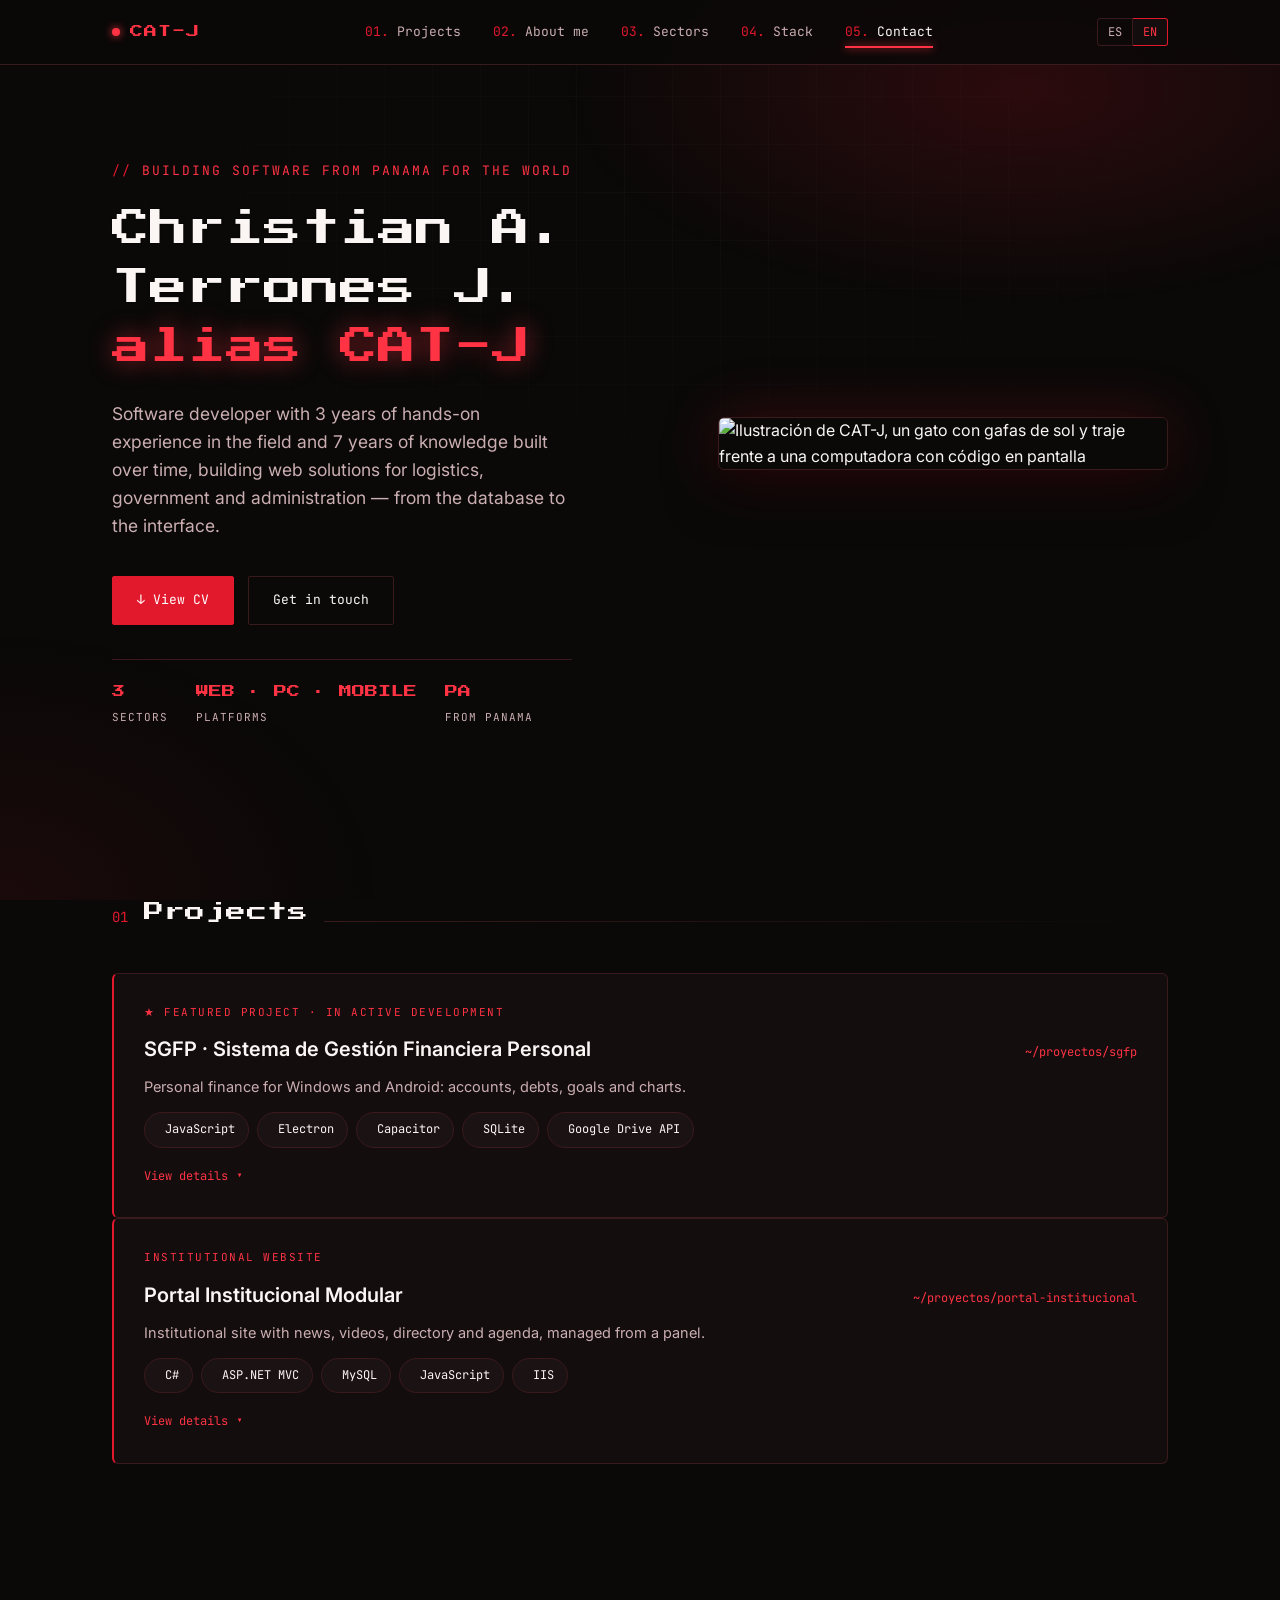
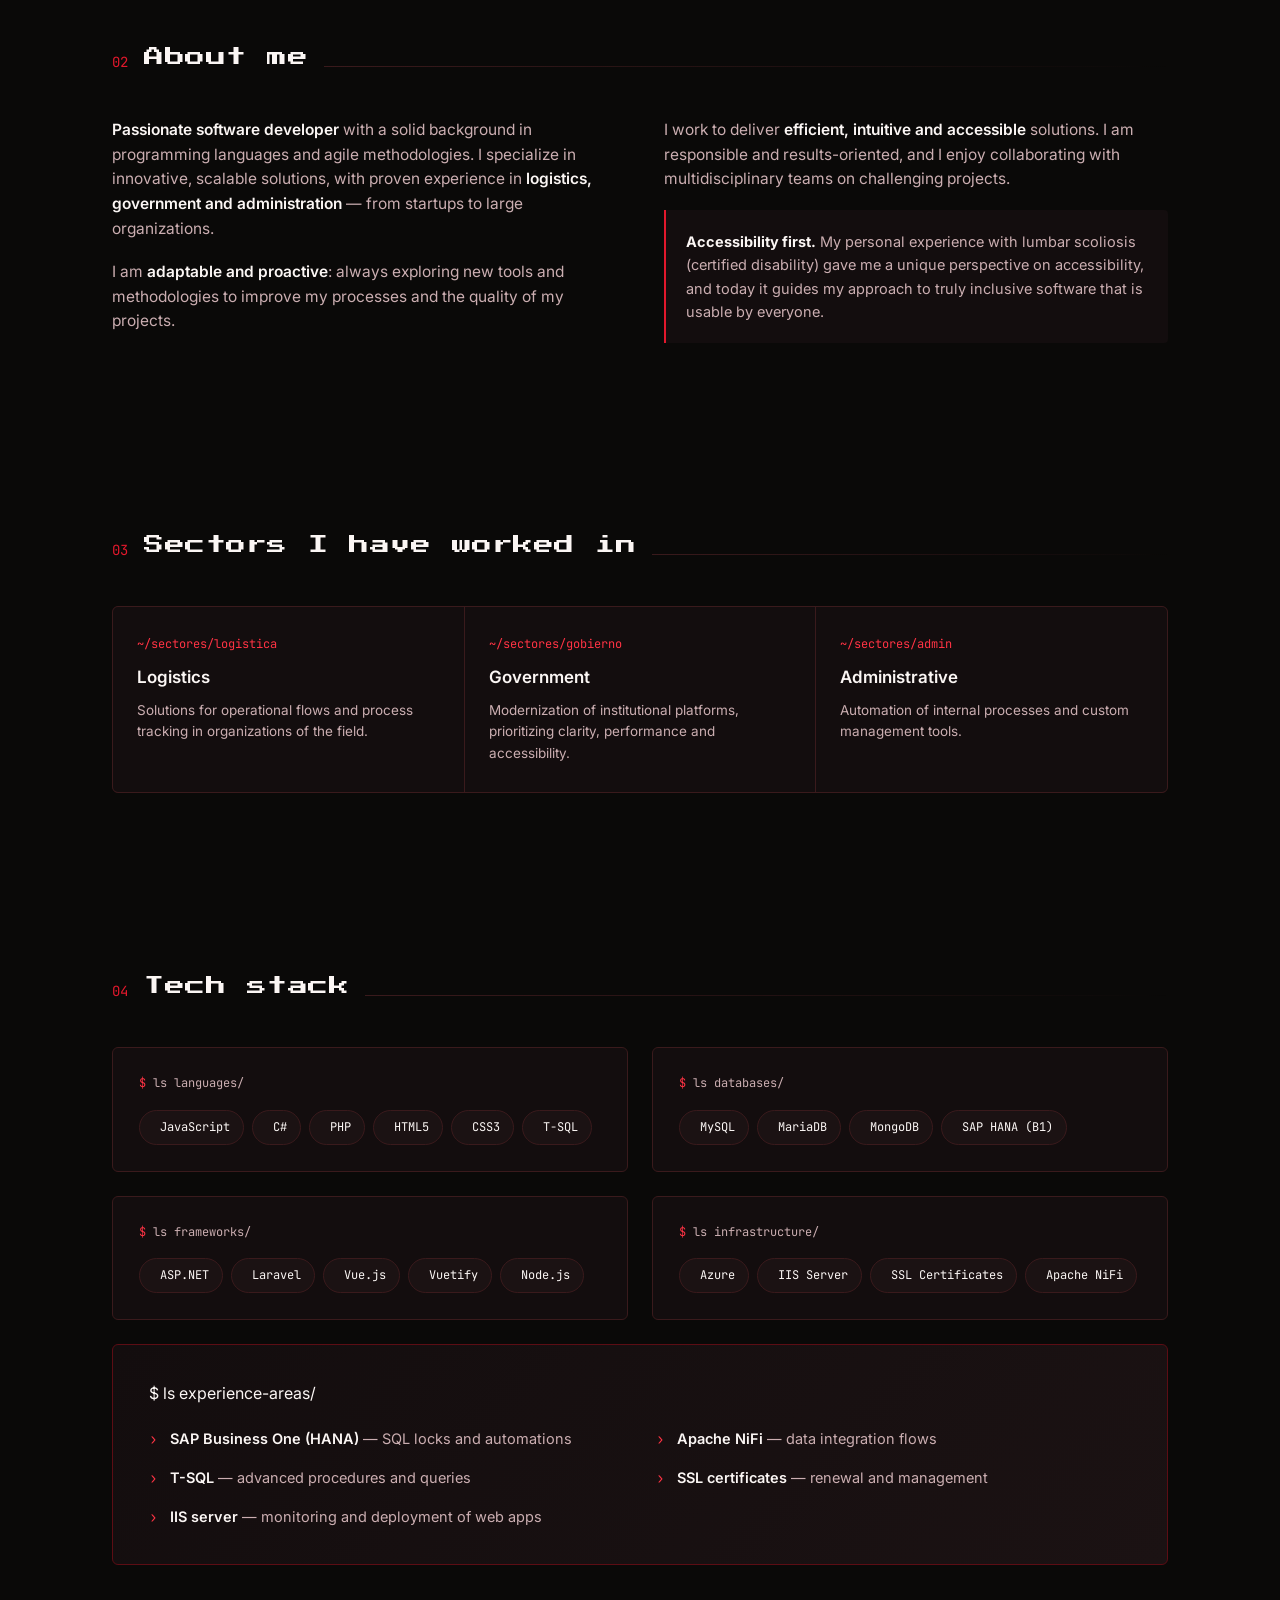
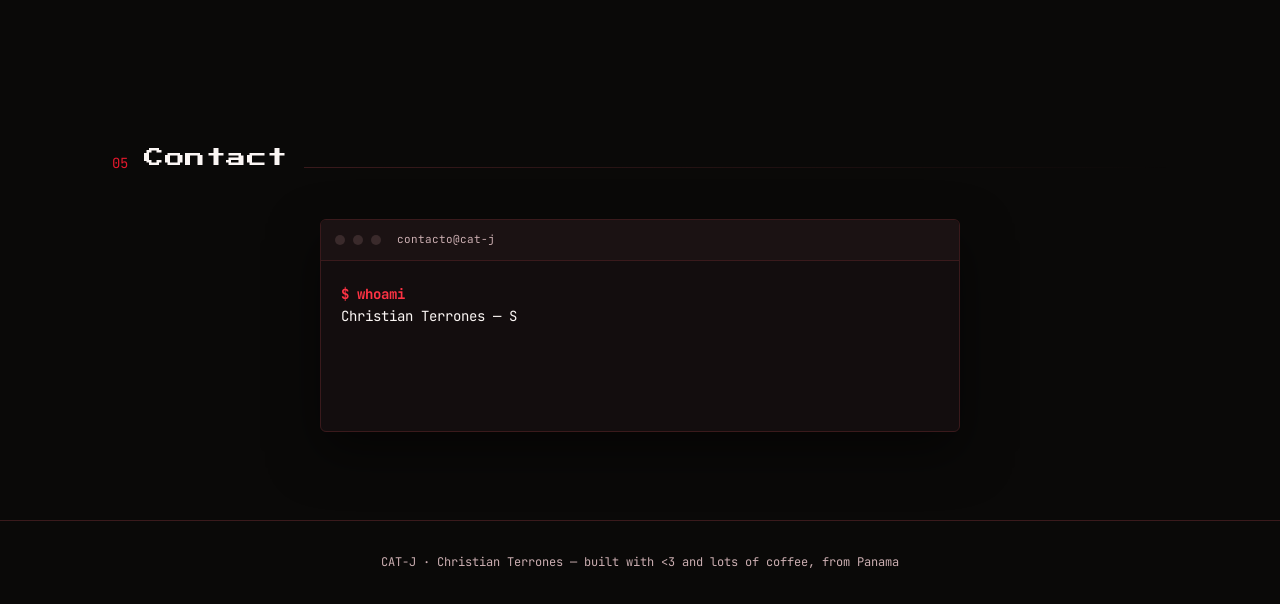
==== commit c1df20af: "Update index.html" ====
--- a/index.html
+++ b/index.html
@@ -6,7 +6,7 @@
 <title>CAT-J — Christian Terrones · Software Developer</title>
 <meta name="description" content="Christian Terrones (CAT-J), desarrollador de software en Panamá. Web, escritorio y móvil para logística, gobierno y administración. Creador de SGFP.">
 <meta name="theme-color" content="#0a0908">
-<meta property="og:title" content="CAT-J — Christian Terrones · Software Developer">
+<meta property="og:title" content="CAT-J — Christian A. Terrones J. · Software Developer">
 <meta property="og:description" content="Desarrollador de software en Panamá. Web, escritorio y móvil.">
 <meta property="og:type" content="website">
 <link rel="icon" href="data:image/svg+xml,%3Csvg xmlns='http://www.w3.org/2000/svg' viewBox='0 0 64 64'%3E%3Crect width='64' height='64' rx='12' fill='%230a0908'/%3E%3Ccircle cx='32' cy='32' r='12' fill='%23ff3344'/%3E%3C/svg%3E">
@@ -538,7 +538,7 @@
   <div class="container hero-grid">
     <div>
       <div class="eyebrow">Desarrollando software desde Panamá para el mundo</div>
-      <h1 class="hero-title">Christian Terrones<br><span>alias CAT-J</span></h1>
+      <h1 class="hero-title">Christian A. Terrones J.<br><span>alias CAT-J</span></h1>
       <p class="hero-sub">Desarrollador de software con <span id="anios" data-desde="2023-11-20">2</span> años de experiencia en el campo y <span id="saber" data-desde="2023-11-20" data-suma="4">6</span> años de conocimiento adquirido con el tiempo, construyendo soluciones web para logística, gobierno y administración — desde la base de datos hasta la interfaz.</p>
       <div class="cta-row">
         <a class="btn btn-primary" href="https://1drv.ms/b/c/0abb35e51072064a/IQBKBnIQ5TW7IIAKhxQAAAAAAQjArbXjTrjPe3rtPJTdrUo?e=YEUjSz">↓ Ver CV</a>
@@ -765,7 +765,7 @@
 
 <footer>
   <div class="container">
-    CAT-J · Christian Terrones — construido con &lt;3 y mucho café, desde Panamá
+    CAT-J · Christian A. Terrones J. — construido con &lt;3 y mucho café, desde Panamá
   </div>
 </footer>
 
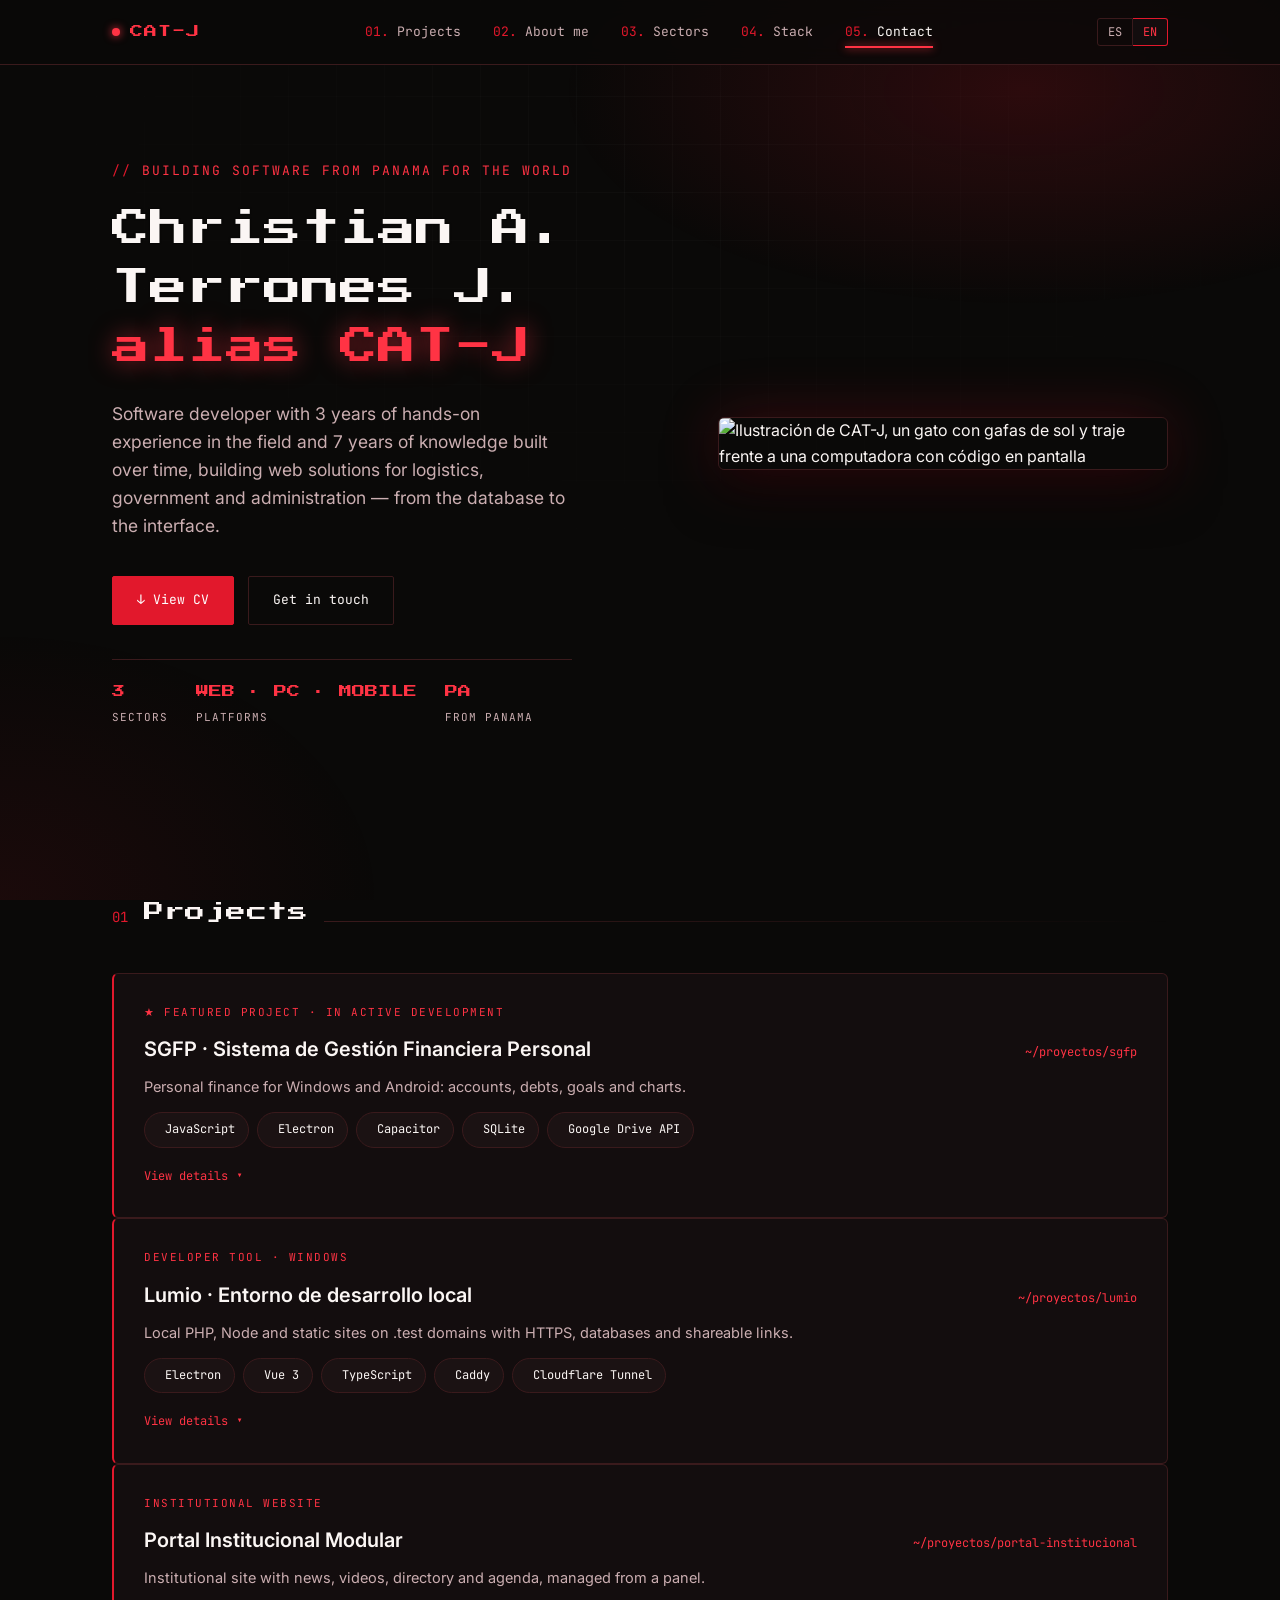
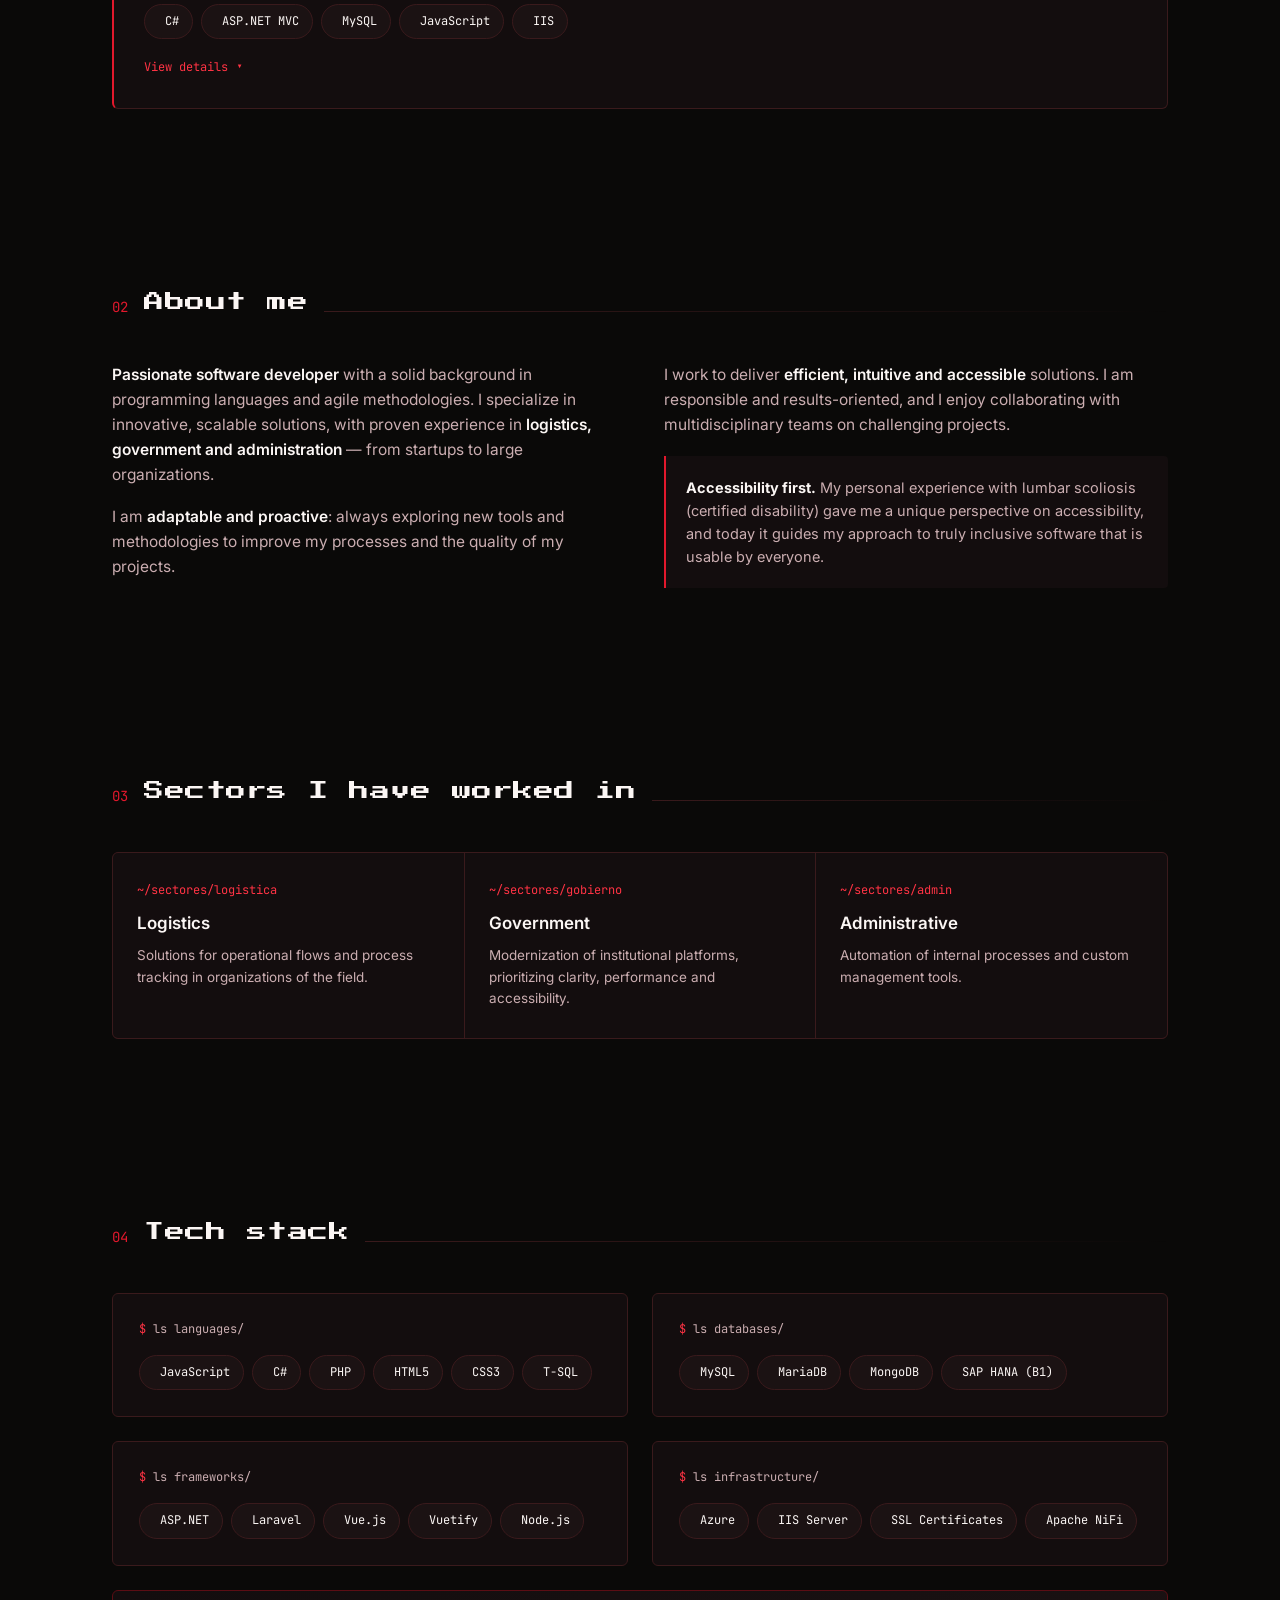
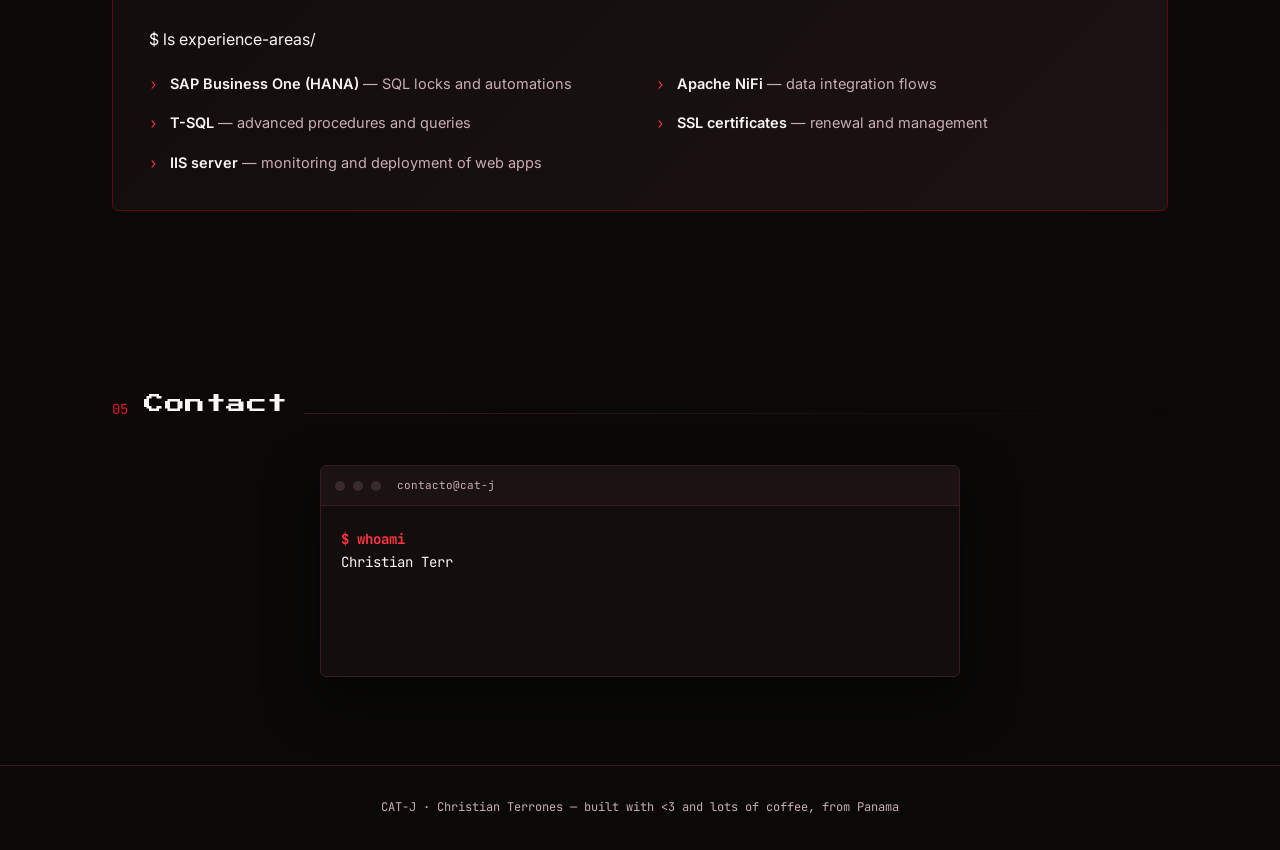
==== commit 3156d3a1: "Add Lumio project showcase Add a bilingual Lumio landing page with feature details, screenshots, and" ====
--- a/index.html
+++ b/index.html
@@ -485,6 +485,9 @@
   .shots::-webkit-scrollbar-track{background:var(--bg-panel-2); border-radius:8px;}
   .shots::-webkit-scrollbar-thumb{background:var(--red); border-radius:8px; border:0;}
   .shots img{aspect-ratio:360/779; background:var(--bg-panel-2);}
+  .shots.wide img{width:260px; aspect-ratio:1280/860;}
+  .project-body code{font-family:var(--mono); font-size:.9em; color:var(--red);}
+  @media (max-width:700px){.shots.wide img{width:220px;}}
   .navlinks a{position:relative; padding:6px 0;}
   .navlinks a::after{content:''; position:absolute; left:0; right:0; bottom:0; height:2px; background:var(--red-bright); box-shadow:0 0 8px var(--red-bright); transform:scaleX(0); transform-origin:left; transition:transform .25s ease;}
   .navlinks a:hover::after, .navlinks a.active::after{transform:scaleX(1);}
@@ -597,6 +600,42 @@
       <div class="project-links">
         <a class="btn btn-primary" href="sgfp/">Ver proyecto</a>
         <a class="btn btn-ghost" href="sgfp/privacidad.html">Política de privacidad</a>
+      </div>
+      </div>
+    </details>
+
+    <details class="project reveal" id="proj-lumio">
+      <summary>
+        <div class="ribbon">Herramienta de desarrollo · Windows</div>
+        <div class="project-top">
+        <h3>Lumio · Entorno de desarrollo local</h3>
+        <span class="path">~/proyectos/lumio</span>
+      </div>
+        <p class="project-sum">Sitios locales PHP, Node y estáticos en dominios .test con HTTPS, bases de datos y enlaces para compartir.</p>
+        <div class="pill-row">
+        <span class="pill"><span class="mdi mdi-desktop-classic"></span>Electron</span>
+        <span class="pill"><span class="mdi mdi-vuejs"></span>Vue 3</span>
+        <span class="pill"><span class="mdi mdi-language-typescript"></span>TypeScript</span>
+        <span class="pill"><span class="mdi mdi-server-network"></span>Caddy</span>
+        <span class="pill"><span class="mdi mdi-cloud-outline"></span>Cloudflare Tunnel</span>
+      </div>
+        <span class="project-toggle" aria-hidden="true"><span class="more">Ver detalles</span><span class="less">Ocultar detalles</span><i class="chev">▾</i></span>
+      </summary>
+      <div class="project-body">
+      <p>Aplicación de escritorio para <strong>Windows</strong> que sirve tus proyectos <strong>PHP, Laravel, Node y estáticos</strong> en dominios <code>.test</code> con HTTPS, con varias versiones de PHP y Node, bases de datos locales y enlaces temporales para compartir un sitio por internet.</p>
+      <ul class="project-list">
+        <li>Un clic para servir una carpeta: elige la versión de PHP o Node de cada sitio.</li>
+        <li>Se actualiza sola y, al quitarla, revierte los cambios que hizo en el equipo.</li>
+      </ul>
+      <div class="shots wide">
+        <figure><a href="lumio/img/lumio-sitios.webp" target="_blank" rel="noopener"><img src="lumio/img/lumio-sitios.webp" width="1280" height="860" alt="Lista de sitios locales con el detalle de uno de ellos, su vista previa y el enlace para compartirlo"></a><figcaption>Sitios</figcaption></figure>
+        <figure><a href="lumio/img/lumio-servidor.webp" target="_blank" rel="noopener"><img src="lumio/img/lumio-servidor.webp" width="1280" height="860" alt="Servidor web y HTTPS local con certificado de confianza"></a><figcaption>Servidor</figcaption></figure>
+        <figure><a href="lumio/img/lumio-servicios.webp" target="_blank" rel="noopener"><img src="lumio/img/lumio-servicios.webp" width="1280" height="860" alt="Bases de datos locales con sus datos de conexión"></a><figcaption>Servicios</figcaption></figure>
+        <figure><a href="lumio/img/lumio-php.webp" target="_blank" rel="noopener"><img src="lumio/img/lumio-php.webp" width="1280" height="860" alt="Versiones de PHP instaladas y disponibles para instalar"></a><figcaption>PHP</figcaption></figure>
+        <figure><a href="lumio/img/lumio-ajustes.webp" target="_blank" rel="noopener"><img src="lumio/img/lumio-ajustes.webp" width="1280" height="860" alt="Ajustes: PATH de la terminal, actualizaciones y opción para quitar Lumio"></a><figcaption>Ajustes</figcaption></figure>
+      </div>
+      <div class="project-links">
+        <a class="btn btn-primary" href="lumio/">Ver proyecto</a>
       </div>
       </div>
     </details>
@@ -904,14 +943,14 @@
     ['.hero-stats div:nth-child(2)','<b>Web · PC · Mobile</b>platforms'],
     ['.hero-stats div:nth-child(3)','<b>PA</b>from Panama'],
     ['#projects h2','Projects'],
-    ['.project .ribbon',['★ Featured project · in active development','Institutional website']],
-    ['.project-body > p',['Personal finance app for <strong>Windows and Android</strong>: savings accounts, transactions, debts (what I owe, what I lent and advances), goals and spending alerts, with charts that show where the money goes.','Institutional website with <strong>news, videos, directory, agenda and public documents</strong>, managed from a panel designed for non-technical people.']],
-    ['.project-sum',['Personal finance for Windows and Android: accounts, debts, goals and charts.','Institutional site with news, videos, directory and agenda, managed from a panel.']],
+    ['.project .ribbon',['★ Featured project · in active development','Developer tool · Windows','Institutional website']],
+    ['.project-body > p',['Personal finance app for <strong>Windows and Android</strong>: savings accounts, transactions, debts (what I owe, what I lent and advances), goals and spending alerts, with charts that show where the money goes.','Desktop app for <strong>Windows</strong> that serves your <strong>PHP, Laravel, Node and static</strong> projects on <code>.test</code> domains with HTTPS, with several PHP and Node versions, local databases and temporary links to share a site over the internet.','Institutional website with <strong>news, videos, directory, agenda and public documents</strong>, managed from a panel designed for non-technical people.']],
+    ['.project-sum',['Personal finance for Windows and Android: accounts, debts, goals and charts.','Local PHP, Node and static sites on .test domains with HTTPS, databases and shareable links.','Institutional site with news, videos, directory and agenda, managed from a panel.']],
     ['.project-toggle .more','View details'],
     ['.project-toggle .less','Hide details'],
-    ['.project-list li',['Desktop and mobile versions that work together, with backup and sync between devices.','Goals and spending limits with alerts before you go over.','Site structure defined from the panel, no code needed.','Content management by users with permissions based on their role.']],
-    ['.shots figcaption',['Home','Transactions','Goals','Debts','Reports']],
-    ['.project-links a',['View project','Privacy policy','View project']],
+    ['.project-list li',['Desktop and mobile versions that work together, with backup and sync between devices.','Goals and spending limits with alerts before you go over.','One click to serve a folder: pick the PHP or Node version for each site.','It updates itself and, when removed, reverts the changes it made to the computer.','Site structure defined from the panel, no code needed.','Content management by users with permissions based on their role.']],
+    ['.shots figcaption',['Home','Transactions','Goals','Debts','Reports','Sites','Server','Services','PHP','Settings']],
+    ['.project-links a',['View project','Privacy policy','View project','View project']],
     ['#about h2','About me'],
     ['#about .about-grid p',[
       '<strong>Passionate software developer</strong> with a solid background in programming languages and agile methodologies. I specialize in innovative, scalable solutions, with proven experience in <strong>logistics, government and administration</strong> — from startups to large organizations.',
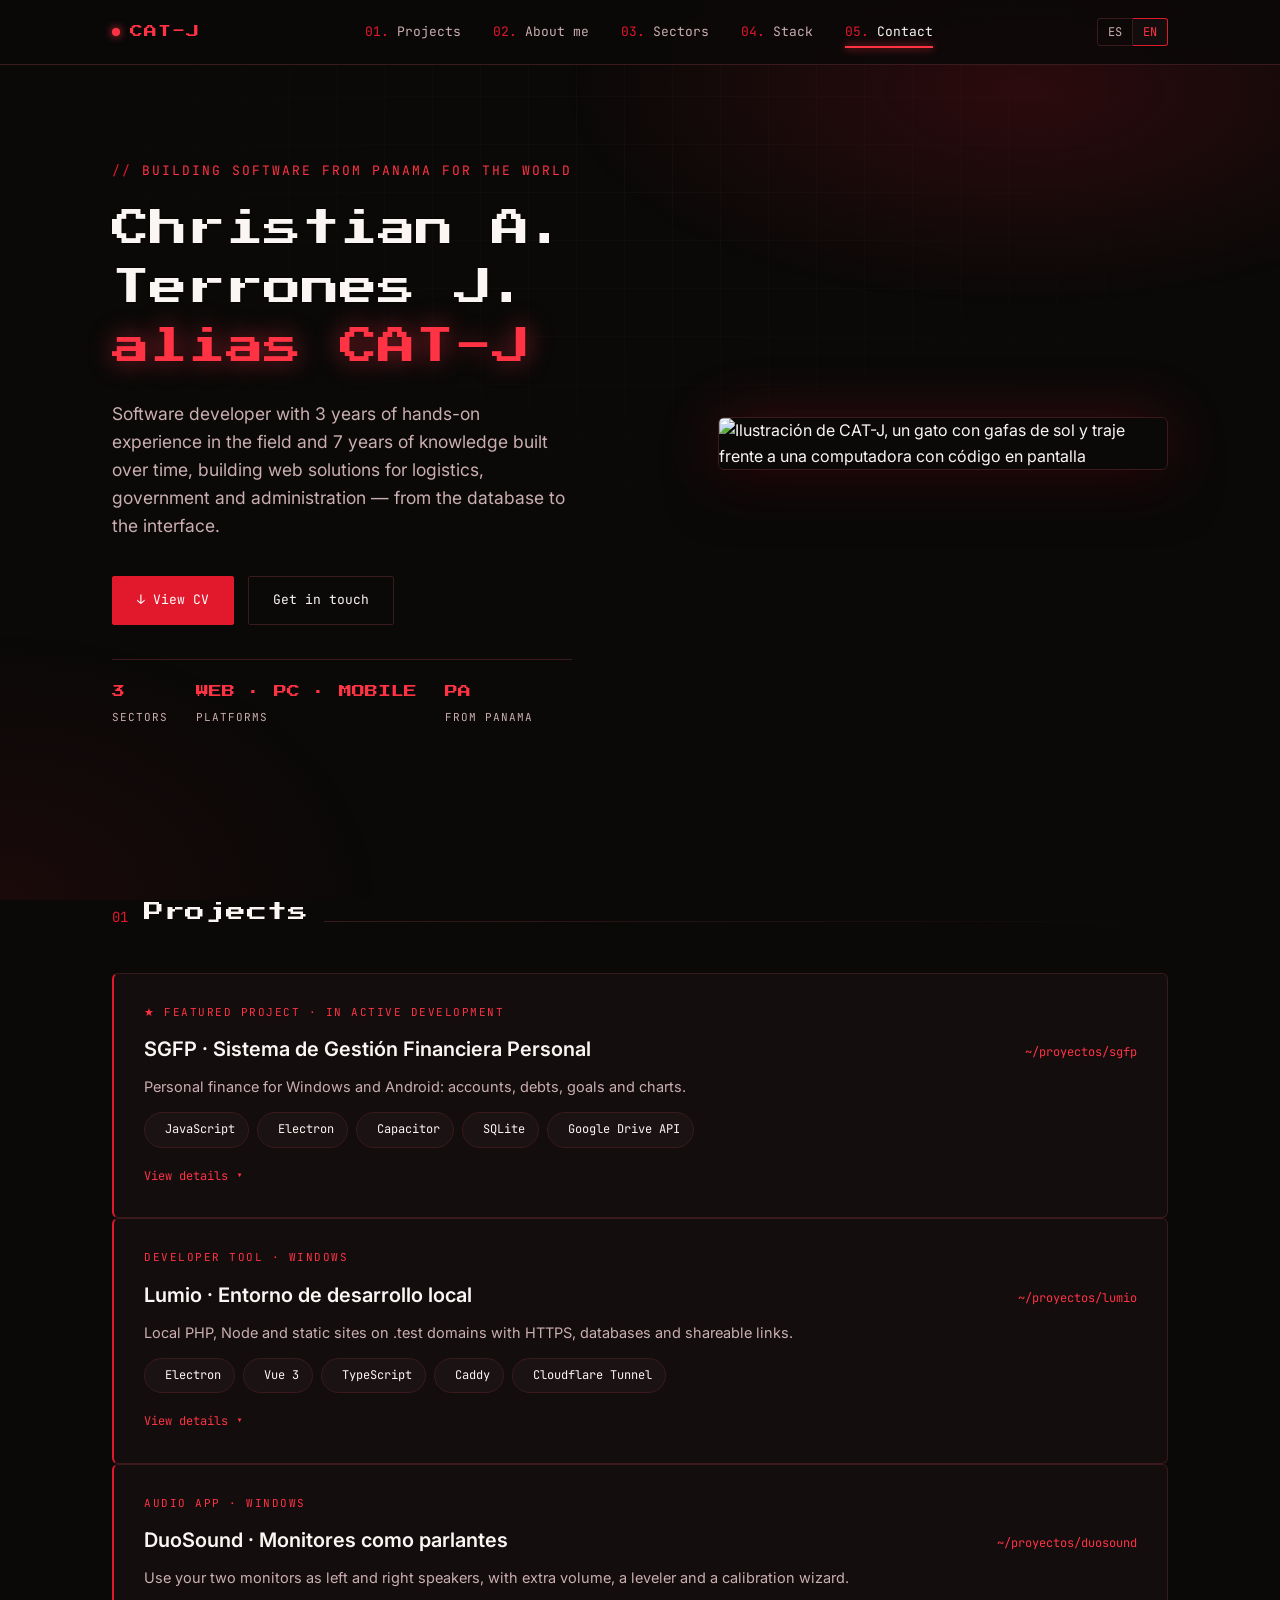
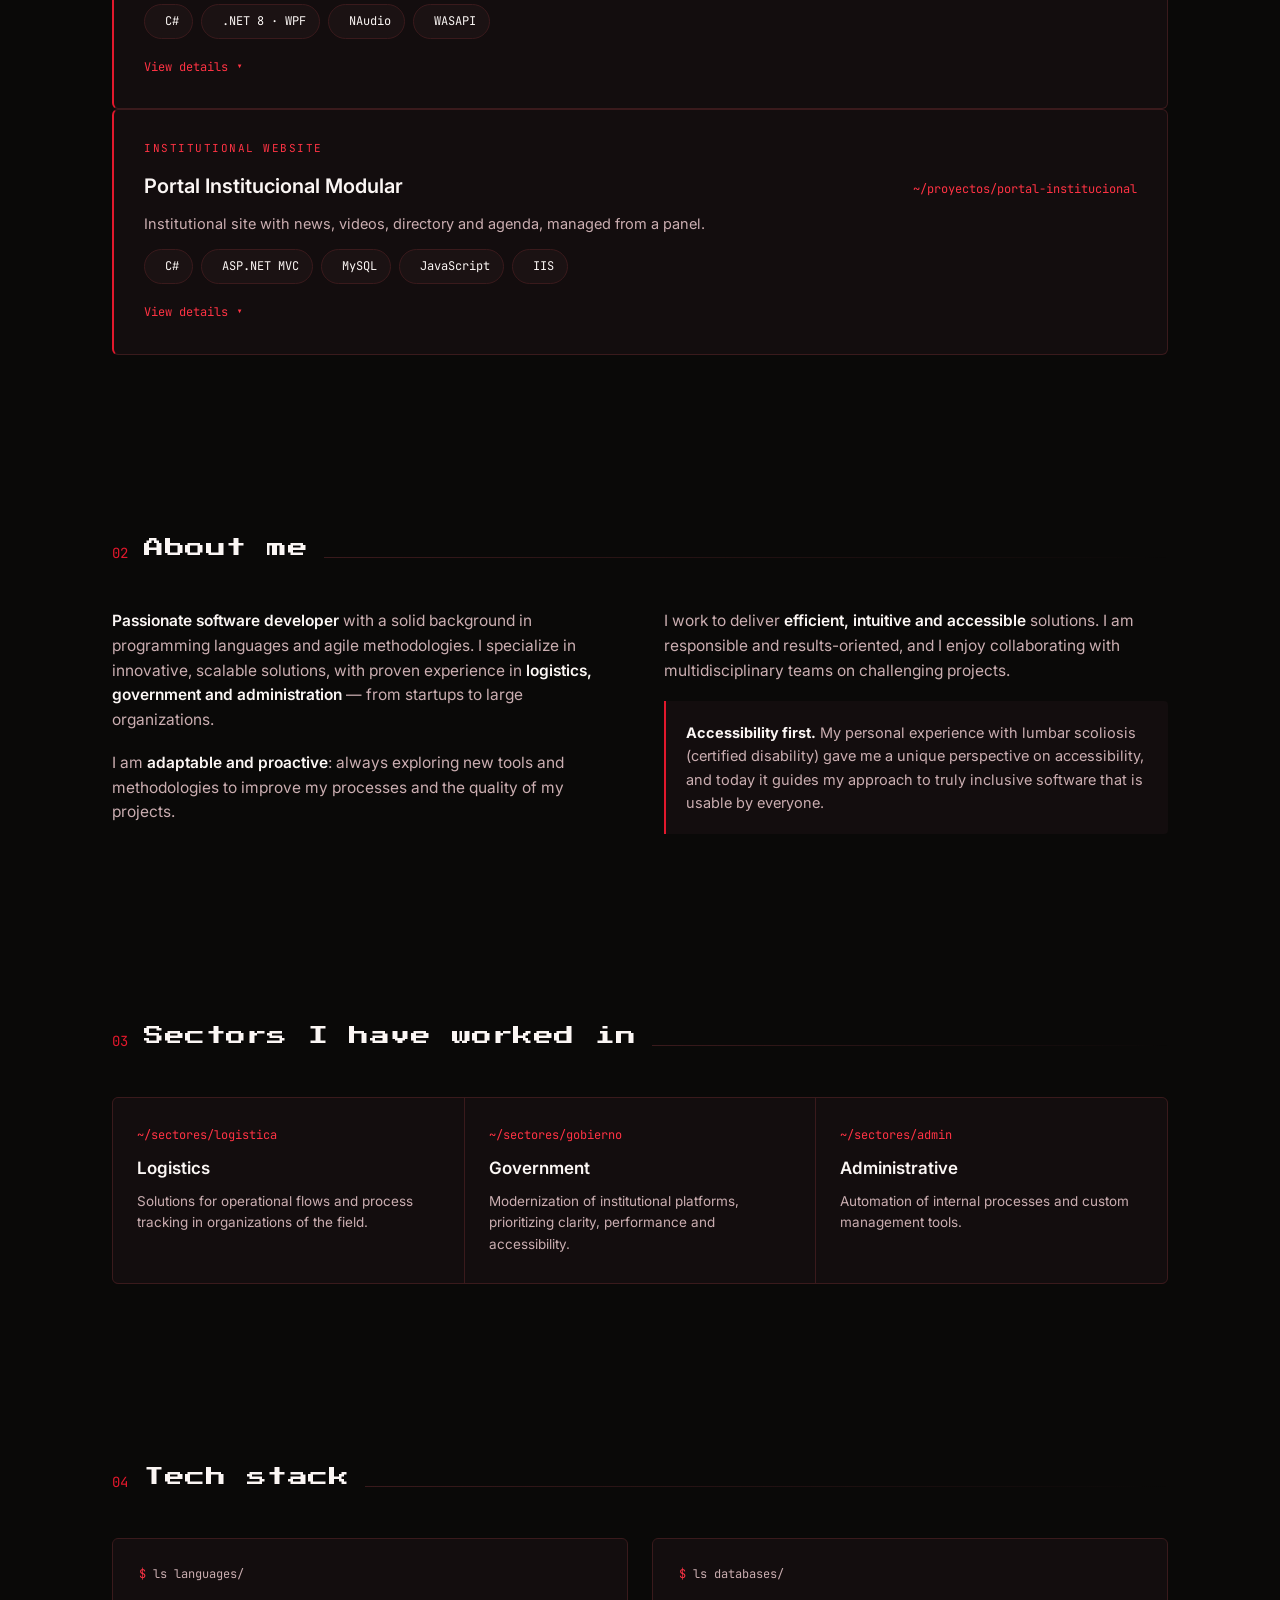
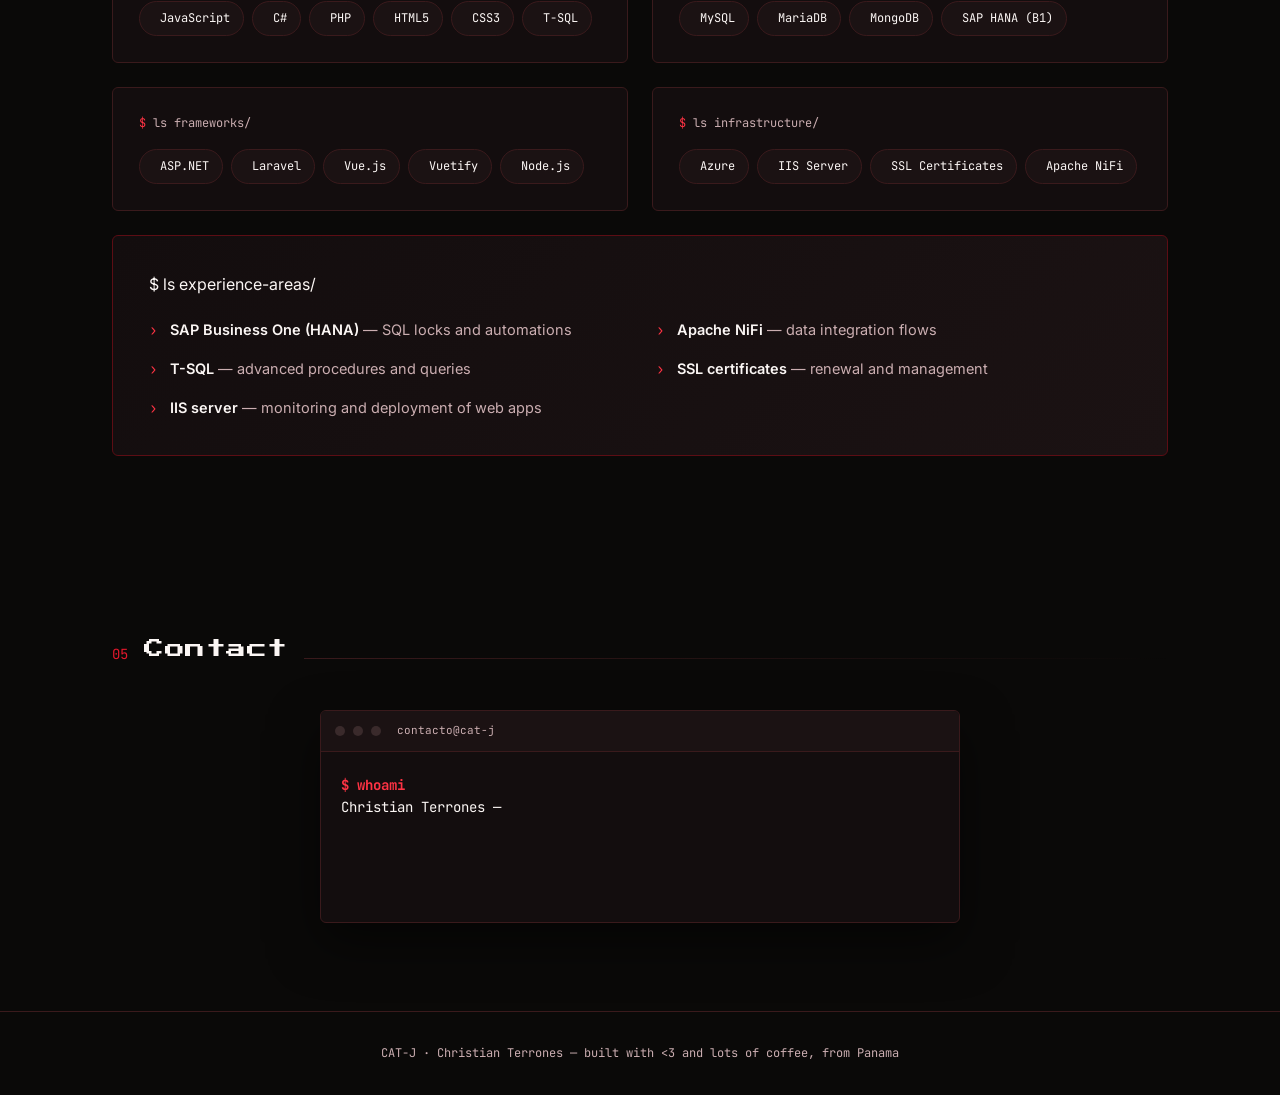
==== commit 63ab6f9e: "Add DuoSound project showcase Add a bilingual landing page for the Windows audio app, including scre" ====
--- a/index.html
+++ b/index.html
@@ -640,6 +640,41 @@
       </div>
     </details>
 
+    <details class="project reveal" id="proj-duosound">
+      <summary>
+        <div class="ribbon">Aplicación de audio · Windows</div>
+        <div class="project-top">
+        <h3>DuoSound · Monitores como parlantes</h3>
+        <span class="path">~/proyectos/duosound</span>
+      </div>
+        <p class="project-sum">Usa tus dos monitores como parlantes izquierdo y derecho, con volumen extra, nivelador y asistente de calibración.</p>
+        <div class="pill-row">
+        <span class="pill"><span class="mdi mdi-language-csharp"></span>C#</span>
+        <span class="pill"><span class="mdi mdi-microsoft"></span>.NET 8 · WPF</span>
+        <span class="pill"><span class="mdi mdi-waveform"></span>NAudio</span>
+        <span class="pill"><span class="mdi mdi-speaker"></span>WASAPI</span>
+      </div>
+        <span class="project-toggle" aria-hidden="true"><span class="more">Ver detalles</span><span class="less">Ocultar detalles</span><i class="chev">▾</i></span>
+      </summary>
+      <div class="project-body">
+      <p>Aplicación de bandeja para <strong>Windows</strong> que toma el audio del sistema y lo reparte entre tus <strong>dos monitores</strong> como parlantes estéreo, con <strong>volumen extra</strong>, un limitador de dos bandas, sincronía ajustable y un asistente de calibración.</p>
+      <ul class="project-list">
+        <li>Sigue el volumen y el silencio de Windows, y puede iniciar con el sistema en la bandeja.</li>
+        <li>Modo de baja latencia opcional; requiere VB-Cable, que se instala aparte.</li>
+      </ul>
+      <div class="shots wide">
+        <figure><a href="duosound/img/duosound-mezcla.webp" target="_blank" rel="noopener"><img src="duosound/img/duosound-mezcla.webp" width="1280" height="860" alt="Mezcla con el botón de encendido, la onda en vivo, los medidores izquierdo y derecho y las perillas de volumen"></a><figcaption>Mezcla</figcaption></figure>
+        <figure><a href="duosound/img/duosound-dispositivos.webp" target="_blank" rel="noopener"><img src="duosound/img/duosound-dispositivos.webp" width="1280" height="860" alt="Elección del cable virtual y de los monitores izquierdo y derecho"></a><figcaption>Dispositivos</figcaption></figure>
+        <figure><a href="duosound/img/duosound-sincronia.webp" target="_blank" rel="noopener"><img src="duosound/img/duosound-sincronia.webp" width="1280" height="860" alt="Ajuste de sincronía entre monitores y tono de prueba"></a><figcaption>Sincronía</figcaption></figure>
+        <figure><a href="duosound/img/duosound-sistema.webp" target="_blank" rel="noopener"><img src="duosound/img/duosound-sistema.webp" width="1280" height="860" alt="Opciones de inicio con Windows y bandeja"></a><figcaption>Sistema</figcaption></figure>
+        <figure><a href="duosound/img/duosound-asistente.webp" target="_blank" rel="noopener"><img src="duosound/img/duosound-asistente.webp" width="1280" height="860" alt="Asistente de calibración en el paso de sincronía"></a><figcaption>Asistente</figcaption></figure>
+      </div>
+      <div class="project-links">
+        <a class="btn btn-primary" href="duosound/">Ver proyecto</a>
+      </div>
+      </div>
+    </details>
+
     <details class="project reveal" id="proj-portal">
       <summary>
         <div class="ribbon">Sitio web institucional</div>
@@ -943,14 +978,14 @@
     ['.hero-stats div:nth-child(2)','<b>Web · PC · Mobile</b>platforms'],
     ['.hero-stats div:nth-child(3)','<b>PA</b>from Panama'],
     ['#projects h2','Projects'],
-    ['.project .ribbon',['★ Featured project · in active development','Developer tool · Windows','Institutional website']],
-    ['.project-body > p',['Personal finance app for <strong>Windows and Android</strong>: savings accounts, transactions, debts (what I owe, what I lent and advances), goals and spending alerts, with charts that show where the money goes.','Desktop app for <strong>Windows</strong> that serves your <strong>PHP, Laravel, Node and static</strong> projects on <code>.test</code> domains with HTTPS, with several PHP and Node versions, local databases and temporary links to share a site over the internet.','Institutional website with <strong>news, videos, directory, agenda and public documents</strong>, managed from a panel designed for non-technical people.']],
-    ['.project-sum',['Personal finance for Windows and Android: accounts, debts, goals and charts.','Local PHP, Node and static sites on .test domains with HTTPS, databases and shareable links.','Institutional site with news, videos, directory and agenda, managed from a panel.']],
+    ['.project .ribbon',['★ Featured project · in active development','Developer tool · Windows','Audio app · Windows','Institutional website']],
+    ['.project-body > p',['Personal finance app for <strong>Windows and Android</strong>: savings accounts, transactions, debts (what I owe, what I lent and advances), goals and spending alerts, with charts that show where the money goes.','Desktop app for <strong>Windows</strong> that serves your <strong>PHP, Laravel, Node and static</strong> projects on <code>.test</code> domains with HTTPS, with several PHP and Node versions, local databases and temporary links to share a site over the internet.','Windows tray app that takes system audio and splits it between your <strong>two monitors</strong> as stereo speakers, with <strong>extra volume</strong>, a two-band limiter, adjustable sync and a calibration wizard.','Institutional website with <strong>news, videos, directory, agenda and public documents</strong>, managed from a panel designed for non-technical people.']],
+    ['.project-sum',['Personal finance for Windows and Android: accounts, debts, goals and charts.','Local PHP, Node and static sites on .test domains with HTTPS, databases and shareable links.','Use your two monitors as left and right speakers, with extra volume, a leveler and a calibration wizard.','Institutional site with news, videos, directory and agenda, managed from a panel.']],
     ['.project-toggle .more','View details'],
     ['.project-toggle .less','Hide details'],
-    ['.project-list li',['Desktop and mobile versions that work together, with backup and sync between devices.','Goals and spending limits with alerts before you go over.','One click to serve a folder: pick the PHP or Node version for each site.','It updates itself and, when removed, reverts the changes it made to the computer.','Site structure defined from the panel, no code needed.','Content management by users with permissions based on their role.']],
-    ['.shots figcaption',['Home','Transactions','Goals','Debts','Reports','Sites','Server','Services','PHP','Settings']],
-    ['.project-links a',['View project','Privacy policy','View project','View project']],
+    ['.project-list li',['Desktop and mobile versions that work together, with backup and sync between devices.','Goals and spending limits with alerts before you go over.','One click to serve a folder: pick the PHP or Node version for each site.','It updates itself and, when removed, reverts the changes it made to the computer.','It follows Windows volume and mute, and can start with the system in the tray.','Optional low-latency mode; requires VB-Cable, installed separately.','Site structure defined from the panel, no code needed.','Content management by users with permissions based on their role.']],
+    ['.shots figcaption',['Home','Transactions','Goals','Debts','Reports','Sites','Server','Services','PHP','Settings','Mix','Devices','Sync','System','Wizard']],
+    ['.project-links a',['View project','Privacy policy','View project','View project','View project']],
     ['#about h2','About me'],
     ['#about .about-grid p',[
       '<strong>Passionate software developer</strong> with a solid background in programming languages and agile methodologies. I specialize in innovative, scalable solutions, with proven experience in <strong>logistics, government and administration</strong> — from startups to large organizations.',
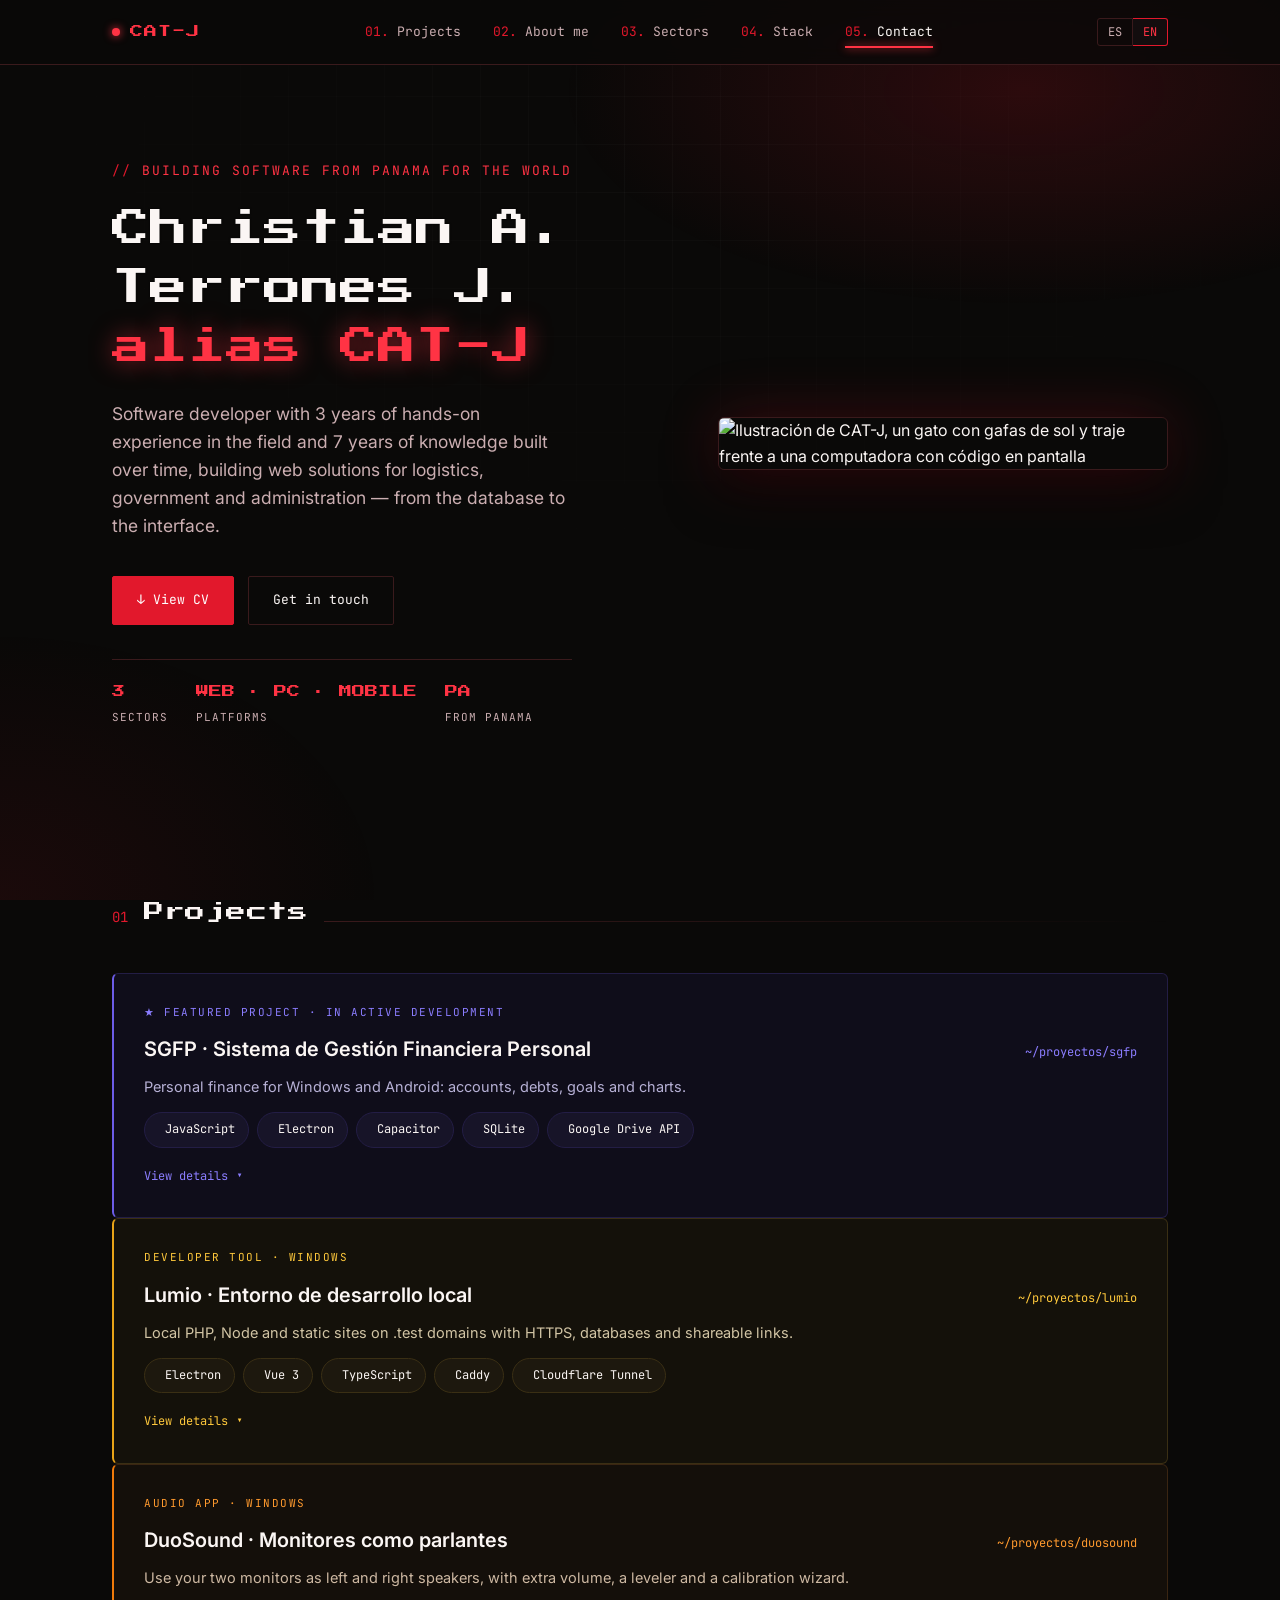
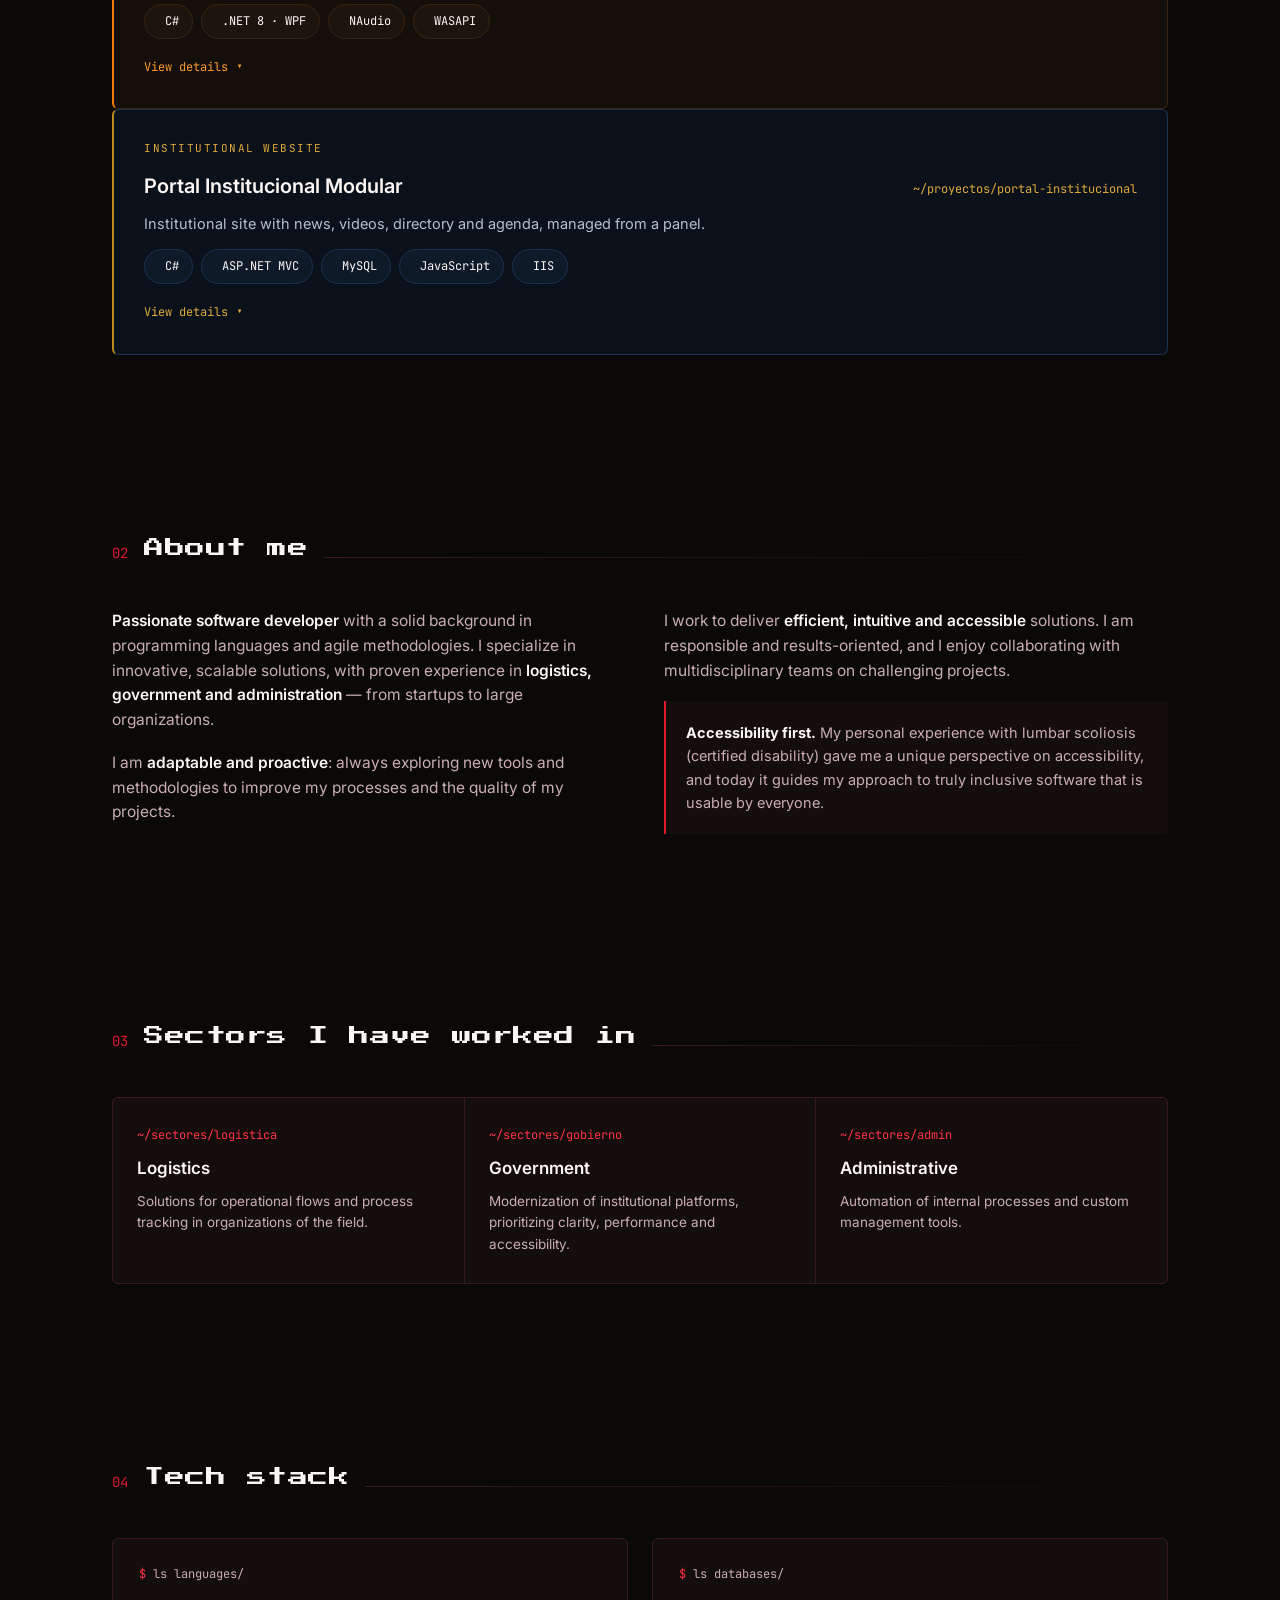
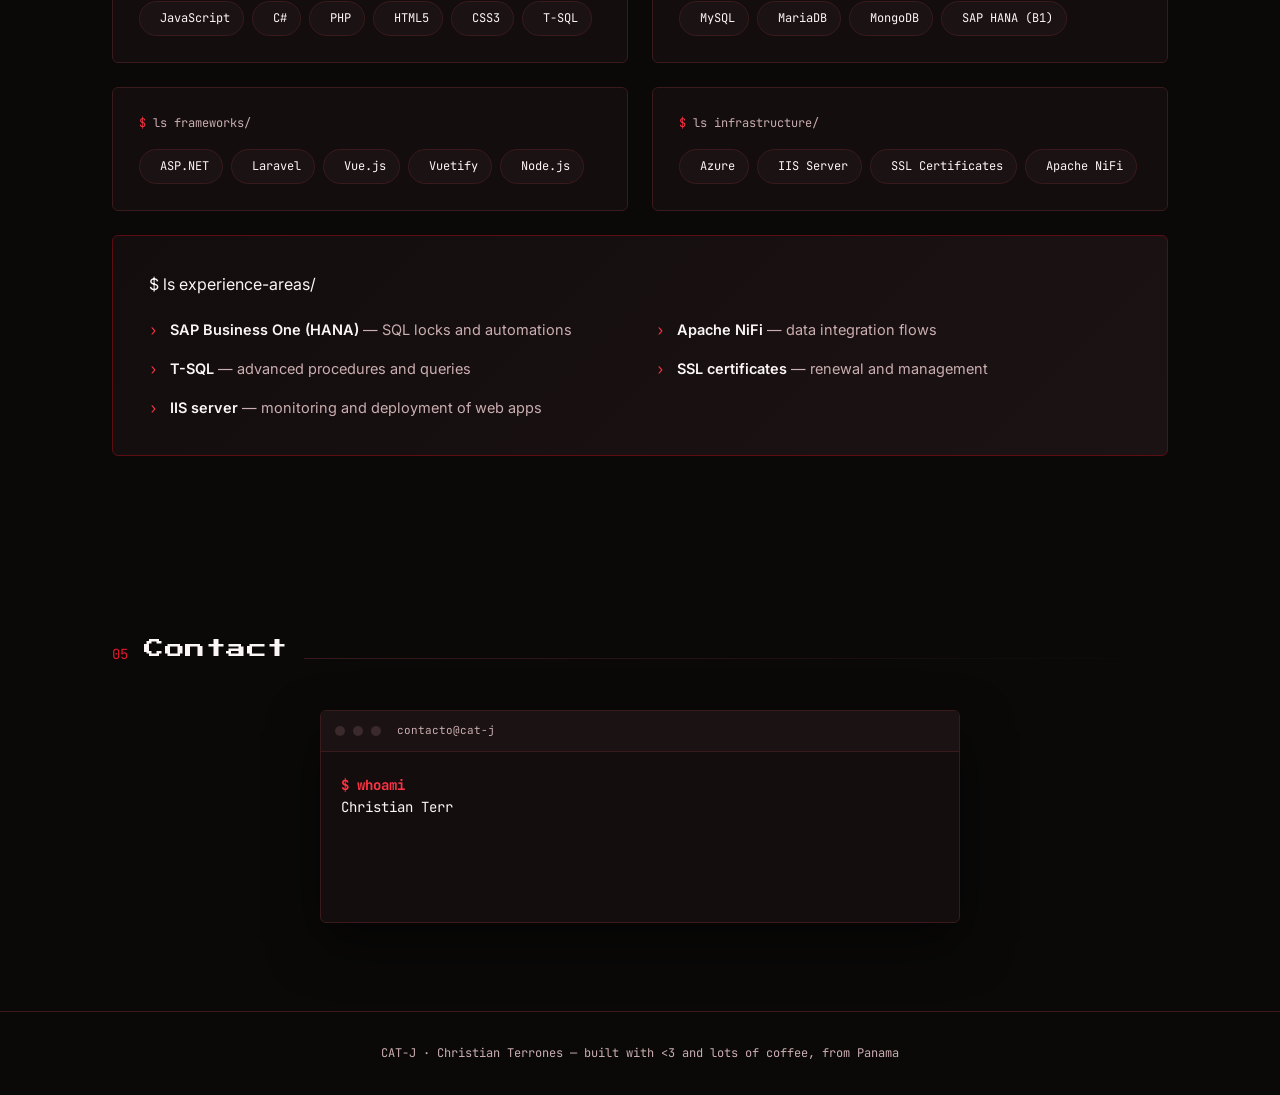
==== commit ac99218a: "Add distinct accent themes for project pages Give SGFP, Lumio, DuoSound, and the institutional porta" ====
--- a/index.html
+++ b/index.html
@@ -22,6 +22,7 @@
     --red:#e2182c;
     --red-bright:#ff3344;
     --red-deep:#5c0d14;
+    --glow:255,51,68;
     --line:#3a1a1c;
     --text:#fbf6f4;
     --text-muted:#cbaeb1;
@@ -163,7 +164,7 @@
   }
   .btn-primary:hover{
     background:var(--red-bright);
-    box-shadow:0 0 24px rgba(255,51,68,0.4);
+    box-shadow:0 0 24px rgba(var(--glow),0.4);
     transform:translateY(-1px);
   }
   .btn-ghost{color:var(--text);}
@@ -515,6 +516,13 @@
   @keyframes abrir{from{opacity:0; transform:translateY(-6px);}to{opacity:1; transform:none;}}
   /* Fix: la etiqueta de la terminal heredaba el tamaño de los circulitos */
   .terminal-bar .label{width:auto; height:auto; border-radius:0; background:none; white-space:nowrap;}
+
+  /* Color de acento propio de cada proyecto (el resto del sitio mantiene el rojo) */
+  #proj-sgfp{--red:#6c5ce7; --red-bright:#8b7dff; --red-deep:#261c66; --line:#231d45; --bg-panel:#0f0d1a; --bg-panel-2:#171428; --text-muted:#b7b1d6; --glow:139,125,255; --on-accent:#fff;}
+  #proj-lumio{--red:#e8a317; --red-bright:#ffc93c; --red-deep:#5c4208; --line:#3a2f14; --bg-panel:#14110a; --bg-panel-2:#1d180e; --text-muted:#d1c4a4; --glow:255,201,60; --on-accent:#1a1204;}
+  #proj-duosound{--red:#f07a0a; --red-bright:#ff9a2e; --red-deep:#5c2f06; --line:#3a2512; --bg-panel:#140f0a; --bg-panel-2:#1d150d; --text-muted:#cdb8a2; --glow:255,154,46; --on-accent:#1a0d02;}
+  #proj-portal{--red:#bc891f; --red-bright:#e0a93a; --red-deep:#0c3d6d; --line:#1b3250; --bg-panel:#0a111a; --bg-panel-2:#0f1a28; --text-muted:#b5c0cf; --glow:224,169,58; --on-accent:#120c02;}
+  #projects .btn-primary{color:var(--on-accent,#fff);}
 </style>
 </head>
 <body>
